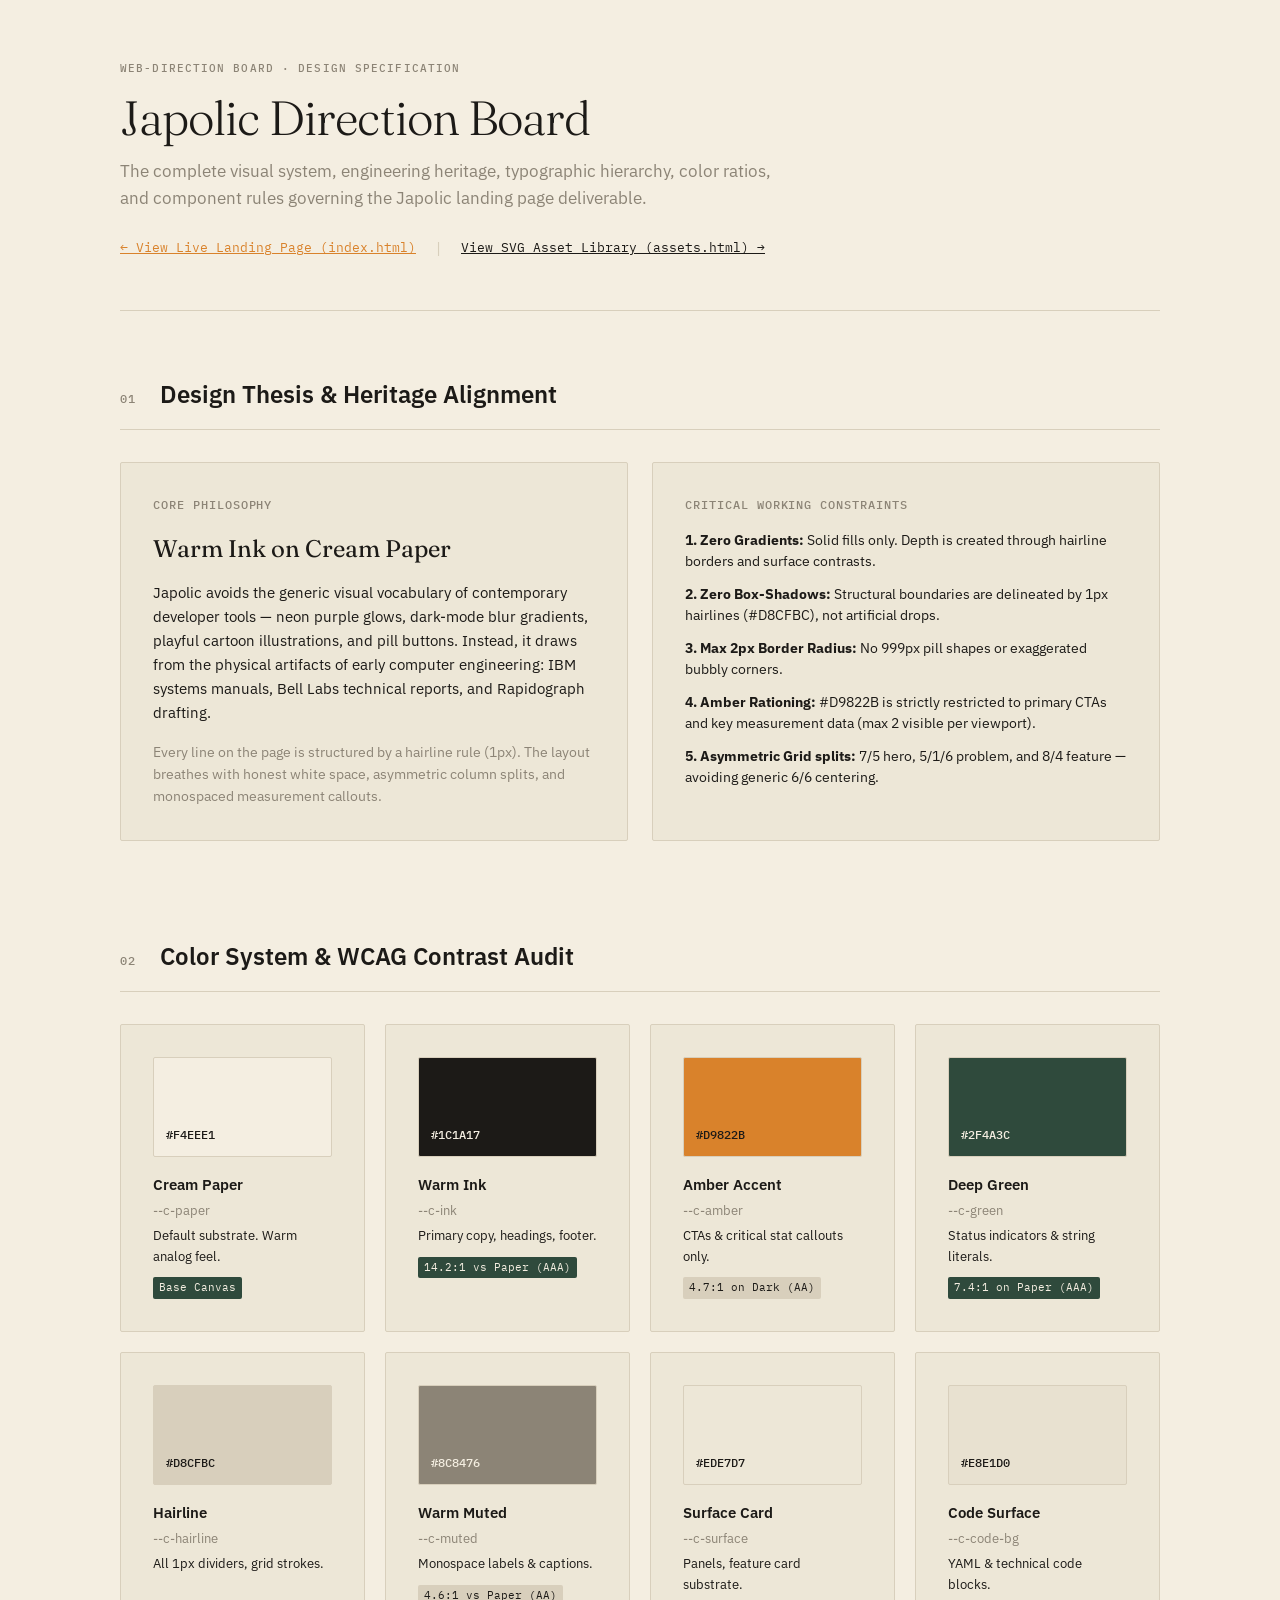
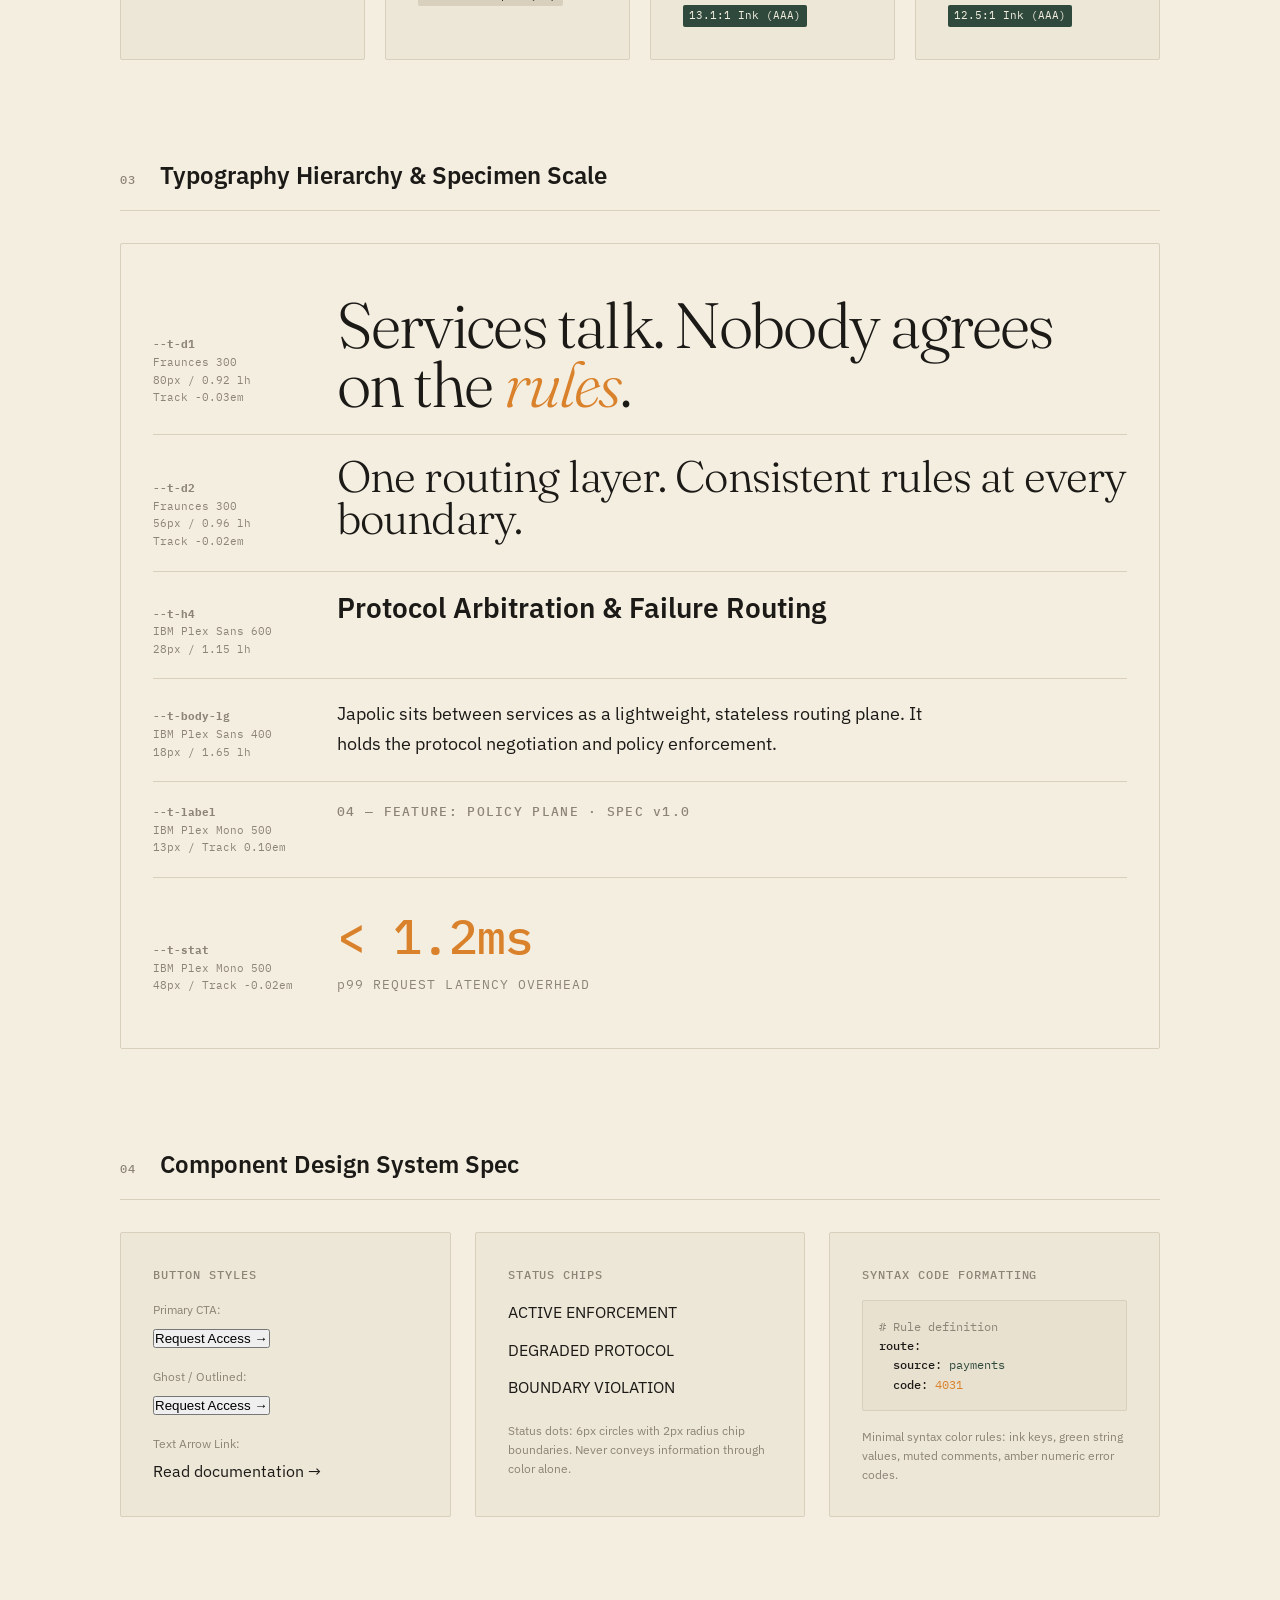
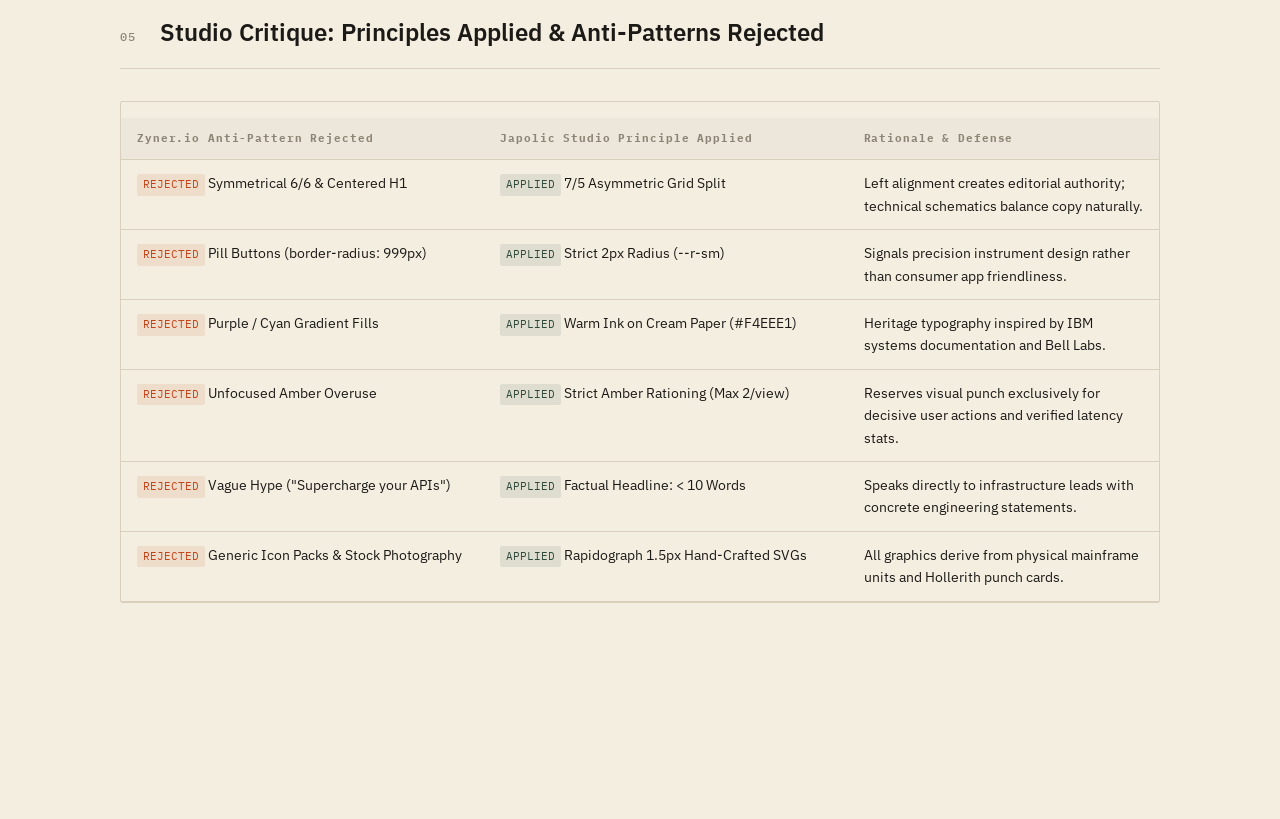
==== direction.html @ 3a9a4a9c "Create SVG assets: dot-grid, punch-card motif, engineering registration marks, isometric" ====
<!DOCTYPE html>
<html lang="en">
<head>
  <meta charset="UTF-8">
  <meta name="viewport" content="width=device-width, initial-scale=1.0">
  <title>Japolic — Web Direction Board &amp; Design System Spec</title>
  <meta name="description" content="Visual web-direction board, design tokens, typography scale, color contrast audit, and component specimens for Japolic.">
  <link rel="stylesheet" href="tokens.css">
  <style>
    body {
      background-color: var(--c-paper);
      color: var(--c-ink);
      font-family: var(--font-body);
      font-size: var(--t-body-size);
      line-height: var(--t-body-lh);
      padding: 60px 0 120px;
    }

    .board-header {
      width: min(1200px, 100% - 240px);
      margin-inline: auto;
      padding-bottom: 48px;
      border-bottom: 1px solid var(--c-hairline);
      margin-bottom: 64px;
    }

    .board-header .eyebrow {
      font-family: var(--font-mono);
      font-size: 11px;
      font-weight: 500;
      letter-spacing: 0.10em;
      color: var(--c-muted);
      margin-bottom: 16px;
    }

    .board-header h1 {
      font-family: var(--font-display);
      font-size: 48px;
      font-weight: 300;
      line-height: 1.0;
      letter-spacing: -0.02em;
      color: var(--c-ink);
      margin-bottom: 16px;
    }

    .board-header p {
      font-size: 17px;
      color: var(--c-muted);
      max-width: 680px;
      line-height: 1.6;
    }

    .nav-bar-specimen {
      display: flex;
      align-items: center;
      gap: 20px;
      margin-top: 24px;
    }

    .board-section {
      width: min(1200px, 100% - 240px);
      margin-inline: auto;
      margin-bottom: 96px;
    }

    .section-title-wrap {
      display: flex;
      align-items: baseline;
      gap: 24px;
      margin-bottom: 32px;
      padding-bottom: 16px;
      border-bottom: 1px solid var(--c-hairline);
    }

    .section-title-wrap h2 {
      font-family: var(--font-body);
      font-size: 24px;
      font-weight: 600;
      color: var(--c-ink);
    }

    .section-title-wrap .idx {
      font-family: var(--font-mono);
      font-size: 12px;
      font-weight: 500;
      color: var(--c-muted);
      letter-spacing: 0.10em;
    }

    /* Grid cards */
    .board-grid-2 {
      display: grid;
      grid-template-columns: 1fr 1fr;
      gap: 24px;
    }

    .board-grid-3 {
      display: grid;
      grid-template-columns: repeat(3, 1fr);
      gap: 24px;
    }

    .board-grid-4 {
      display: grid;
      grid-template-columns: repeat(4, 1fr);
      gap: 20px;
    }

    .spec-card {
      background: var(--c-surface);
      border: 1px solid var(--c-hairline);
      border-radius: var(--r-sm);
      padding: 32px;
    }

    .spec-card.white {
      background: var(--c-paper);
    }

    .spec-card.dark {
      background: var(--c-ink);
      color: var(--c-paper);
    }

    .spec-card-title {
      font-family: var(--font-mono);
      font-size: 12px;
      font-weight: 500;
      letter-spacing: 0.08em;
      color: var(--c-muted);
      margin-bottom: 16px;
      display: block;
    }

    .spec-card.dark .spec-card-title {
      color: rgba(244, 238, 225, 0.5);
    }

    /* Color Swatches */
    .swatch {
      height: 100px;
      border-radius: var(--r-sm);
      border: 1px solid var(--c-hairline);
      margin-bottom: 16px;
      display: flex;
      align-items: flex-end;
      padding: 12px;
      font-family: var(--font-mono);
      font-size: 12px;
      font-weight: 500;
    }

    .swatch-meta {
      display: flex;
      flex-direction: column;
      gap: 4px;
      font-size: 13px;
    }

    .swatch-meta strong {
      font-size: 15px;
      font-weight: 600;
    }

    .contrast-badge {
      display: inline-block;
      font-family: var(--font-mono);
      font-size: 11px;
      padding: 2px 6px;
      border-radius: var(--r-sm);
      margin-top: 6px;
      width: fit-content;
    }
    .contrast-badge.aaa {
      background: #2F4A3C;
      color: #F4EEE1;
    }
    .contrast-badge.aa {
      background: #D8CFBC;
      color: #1C1A17;
    }

    /* Type specimens */
    .type-row {
      display: grid;
      grid-template-columns: 160px 1fr;
      gap: 24px;
      padding-block: 20px;
      border-bottom: 1px solid var(--c-hairline);
      align-items: baseline;
    }

    .type-meta {
      font-family: var(--font-mono);
      font-size: 11px;
      color: var(--c-muted);
      line-height: 1.6;
    }

    /* Comparison tables */
    .audit-table {
      width: 100%;
      border-collapse: collapse;
      font-size: 14px;
      margin-top: 16px;
    }

    .audit-table th,
    .audit-table td {
      padding: 12px 16px;
      border-bottom: 1px solid var(--c-hairline);
      text-align: left;
      vertical-align: top;
    }

    .audit-table th {
      font-family: var(--font-mono);
      font-size: 11px;
      letter-spacing: 0.08em;
      color: var(--c-muted);
      background: rgba(28, 26, 23, 0.03);
    }

    .pill-bad {
      font-family: var(--font-mono);
      font-size: 11px;
      color: #C4441A;
      background: rgba(196, 68, 26, 0.1);
      padding: 2px 6px;
      border-radius: 2px;
      display: inline-block;
    }

    .pill-good {
      font-family: var(--font-mono);
      font-size: 11px;
      color: #2F4A3C;
      background: rgba(47, 74, 60, 0.1);
      padding: 2px 6px;
      border-radius: 2px;
      display: inline-block;
    }

    @media (max-width: 809px) {
      .board-header { width: calc(100% - 40px); }
      .board-section { width: calc(100% - 40px); }
      .board-grid-2, .board-grid-3, .board-grid-4 { grid-template-columns: 1fr; }
      .type-row { grid-template-columns: 1fr; gap: 8px; }
    }
  </style>
</head>
<body>

  <!-- ============================================================
       BOARD HEADER
       ============================================================ -->
  <header class="board-header">
    <p class="eyebrow">WEB-DIRECTION BOARD &middot; DESIGN SPECIFICATION</p>
    <h1>Japolic Direction Board</h1>
    <p>
      The complete visual system, engineering heritage, typographic hierarchy, color ratios, and component rules governing the Japolic landing page deliverable.
    </p>
    <div class="nav-bar-specimen">
      <a href="index.html" style="font-family: var(--font-mono); font-size: 13px; color: var(--c-amber); text-decoration: underline;">&larr; View Live Landing Page (index.html)</a>
      <span style="color: var(--c-hairline);">|</span>
      <a href="assets.html" style="font-family: var(--font-mono); font-size: 13px; color: var(--c-ink); text-decoration: underline;">View SVG Asset Library (assets.html) &rarr;</a>
    </div>
  </header>

  <!-- ============================================================
       01 — DESIGN THESIS & HERITAGE
       ============================================================ -->
  <section class="board-section">
    <div class="section-title-wrap">
      <span class="idx">01</span>
      <h2>Design Thesis &amp; Heritage Alignment</h2>
    </div>

    <div class="board-grid-2">
      <div class="spec-card">
        <span class="spec-card-title">CORE PHILOSOPHY</span>
        <h3 style="font-family: var(--font-display); font-size: 24px; margin-bottom: 12px;">Warm Ink on Cream Paper</h3>
        <p style="font-size: 15px; line-height: 1.6; color: var(--c-ink); margin-bottom: 16px;">
          Japolic avoids the generic visual vocabulary of contemporary developer tools &mdash; neon purple glows, dark-mode blur gradients, playful cartoon illustrations, and pill buttons. Instead, it draws from the physical artifacts of early computer engineering: IBM systems manuals, Bell Labs technical reports, and Rapidograph drafting.
        </p>
        <p style="font-size: 14px; line-height: 1.6; color: var(--c-muted);">
          Every line on the page is structured by a hairline rule (1px). The layout breathes with honest white space, asymmetric column splits, and monospaced measurement callouts.
        </p>
      </div>

      <div class="spec-card">
        <span class="spec-card-title">CRITICAL WORKING CONSTRAINTS</span>
        <ul style="list-style: none; display: flex; flex-direction: column; gap: 12px; font-size: 14px; line-height: 1.5;">
          <li><strong style="color: var(--c-ink);">1. Zero Gradients:</strong> Solid fills only. Depth is created through hairline borders and surface contrasts.</li>
          <li><strong style="color: var(--c-ink);">2. Zero Box-Shadows:</strong> Structural boundaries are delineated by 1px hairlines (#D8CFBC), not artificial drops.</li>
          <li><strong style="color: var(--c-ink);">3. Max 2px Border Radius:</strong> No 999px pill shapes or exaggerated bubbly corners.</li>
          <li><strong style="color: var(--c-ink);">4. Amber Rationing:</strong> #D9822B is strictly restricted to primary CTAs and key measurement data (max 2 visible per viewport).</li>
          <li><strong style="color: var(--c-ink);">5. Asymmetric Grid splits:</strong> 7/5 hero, 5/1/6 problem, and 8/4 feature &mdash; avoiding generic 6/6 centering.</li>
        </ul>
      </div>
    </div>
  </section>

  <!-- ============================================================
       02 — COLOR SYSTEM & CONTRAST AUDIT
       ============================================================ -->
  <section class="board-section">
    <div class="section-title-wrap">
      <span class="idx">02</span>
      <h2>Color System &amp; WCAG Contrast Audit</h2>
    </div>

    <div class="board-grid-4">
      <!-- Cream Paper -->
      <div class="spec-card">
        <div class="swatch" style="background: var(--c-paper); color: var(--c-ink);">
          #F4EEE1
        </div>
        <div class="swatch-meta">
          <strong>Cream Paper</strong>
          <span style="color: var(--c-muted);">--c-paper</span>
          <span>Default substrate. Warm analog feel.</span>
          <span class="contrast-badge aaa">Base Canvas</span>
        </div>
      </div>

      <!-- Warm Ink -->
      <div class="spec-card">
        <div class="swatch" style="background: var(--c-ink); color: var(--c-paper);">
          #1C1A17
        </div>
        <div class="swatch-meta">
          <strong>Warm Ink</strong>
          <span style="color: var(--c-muted);">--c-ink</span>
          <span>Primary copy, headings, footer.</span>
          <span class="contrast-badge aaa">14.2:1 vs Paper (AAA)</span>
        </div>
      </div>

      <!-- Amber Accent -->
      <div class="spec-card">
        <div class="swatch" style="background: var(--c-amber); color: var(--c-ink);">
          #D9822B
        </div>
        <div class="swatch-meta">
          <strong>Amber Accent</strong>
          <span style="color: var(--c-muted);">--c-amber</span>
          <span>CTAs &amp; critical stat callouts only.</span>
          <span class="contrast-badge aa">4.7:1 on Dark (AA)</span>
        </div>
      </div>

      <!-- Deep Green -->
      <div class="spec-card">
        <div class="swatch" style="background: var(--c-green); color: var(--c-paper);">
          #2F4A3C
        </div>
        <div class="swatch-meta">
          <strong>Deep Green</strong>
          <span style="color: var(--c-muted);">--c-green</span>
          <span>Status indicators &amp; string literals.</span>
          <span class="contrast-badge aaa">7.4:1 on Paper (AAA)</span>
        </div>
      </div>
    </div>

    <div class="board-grid-4" style="margin-top: 20px;">
      <!-- Hairline -->
      <div class="spec-card">
        <div class="swatch" style="background: var(--c-hairline); color: var(--c-ink);">
          #D8CFBC
        </div>
        <div class="swatch-meta">
          <strong>Hairline</strong>
          <span style="color: var(--c-muted);">--c-hairline</span>
          <span>All 1px dividers, grid strokes.</span>
        </div>
      </div>

      <!-- Warm Muted -->
      <div class="spec-card">
        <div class="swatch" style="background: var(--c-muted); color: var(--c-paper);">
          #8C8476
        </div>
        <div class="swatch-meta">
          <strong>Warm Muted</strong>
          <span style="color: var(--c-muted);">--c-muted</span>
          <span>Monospace labels &amp; captions.</span>
          <span class="contrast-badge aa">4.6:1 vs Paper (AA)</span>
        </div>
      </div>

      <!-- Surface Card -->
      <div class="spec-card">
        <div class="swatch" style="background: var(--c-surface); color: var(--c-ink);">
          #EDE7D7
        </div>
        <div class="swatch-meta">
          <strong>Surface Card</strong>
          <span style="color: var(--c-muted);">--c-surface</span>
          <span>Panels, feature card substrate.</span>
          <span class="contrast-badge aaa">13.1:1 Ink (AAA)</span>
        </div>
      </div>

      <!-- Code Surface -->
      <div class="spec-card">
        <div class="swatch" style="background: var(--c-code-bg); color: var(--c-ink);">
          #E8E1D0
        </div>
        <div class="swatch-meta">
          <strong>Code Surface</strong>
          <span style="color: var(--c-muted);">--c-code-bg</span>
          <span>YAML &amp; technical code blocks.</span>
          <span class="contrast-badge aaa">12.5:1 Ink (AAA)</span>
        </div>
      </div>
    </div>
  </section>

  <!-- ============================================================
       03 — TYPOGRAPHY SPECIMEN
       ============================================================ -->
  <section class="board-section">
    <div class="section-title-wrap">
      <span class="idx">03</span>
      <h2>Typography Hierarchy &amp; Specimen Scale</h2>
    </div>

    <div class="spec-card white">
      <!-- D1 -->
      <div class="type-row">
        <div class="type-meta">
          <strong>--t-d1</strong><br>
          Fraunces 300<br>
          80px / 0.92 lh<br>
          Track -0.03em
        </div>
        <div>
          <div style="font-family: var(--font-display); font-size: 64px; font-weight: 300; line-height: 0.92; letter-spacing: -0.03em;">
            Services talk. Nobody agrees on the <em style="font-style: italic; color: var(--c-amber);">rules</em>.
          </div>
        </div>
      </div>

      <!-- D2 -->
      <div class="type-row">
        <div class="type-meta">
          <strong>--t-d2</strong><br>
          Fraunces 300<br>
          56px / 0.96 lh<br>
          Track -0.02em
        </div>
        <div>
          <div style="font-family: var(--font-display); font-size: 44px; font-weight: 300; line-height: 0.96; letter-spacing: -0.02em;">
            One routing layer. Consistent rules at every boundary.
          </div>
        </div>
      </div>

      <!-- D3 / H4 -->
      <div class="type-row">
        <div class="type-meta">
          <strong>--t-h4</strong><br>
          IBM Plex Sans 600<br>
          28px / 1.15 lh
        </div>
        <div>
          <div style="font-family: var(--font-body); font-size: 28px; font-weight: 600; line-height: 1.15;">
            Protocol Arbitration &amp; Failure Routing
          </div>
        </div>
      </div>

      <!-- Body LG -->
      <div class="type-row">
        <div class="type-meta">
          <strong>--t-body-lg</strong><br>
          IBM Plex Sans 400<br>
          18px / 1.65 lh
        </div>
        <div>
          <div style="font-family: var(--font-body); font-size: 18px; line-height: 1.65; max-width: 600px;">
            Japolic sits between services as a lightweight, stateless routing plane. It holds the protocol negotiation and policy enforcement.
          </div>
        </div>
      </div>

      <!-- Label -->
      <div class="type-row">
        <div class="type-meta">
          <strong>--t-label</strong><br>
          IBM Plex Mono 500<br>
          13px / Track 0.10em
        </div>
        <div>
          <div style="font-family: var(--font-mono); font-size: 13px; font-weight: 500; letter-spacing: 0.10em; color: var(--c-muted);">
            04 &mdash; FEATURE: POLICY PLANE &middot; SPEC v1.0
          </div>
        </div>
      </div>

      <!-- Stat -->
      <div class="type-row" style="border-bottom: none;">
        <div class="type-meta">
          <strong>--t-stat</strong><br>
          IBM Plex Mono 500<br>
          48px / Track -0.02em
        </div>
        <div>
          <div style="font-family: var(--font-mono); font-size: 48px; font-weight: 500; letter-spacing: -0.02em; color: var(--c-amber);">
            &lt; 1.2ms
          </div>
          <div style="font-family: var(--font-mono); font-size: 13px; letter-spacing: 0.08em; color: var(--c-muted);">
            p99 REQUEST LATENCY OVERHEAD
          </div>
        </div>
      </div>
    </div>
  </section>

  <!-- ============================================================
       04 — COMPONENT SPECIMENS
       ============================================================ -->
  <section class="board-section">
    <div class="section-title-wrap">
      <span class="idx">04</span>
      <h2>Component Design System Spec</h2>
    </div>

    <div class="board-grid-3">
      <!-- Buttons -->
      <div class="spec-card">
        <span class="spec-card-title">BUTTON STYLES</span>
        <div style="display: flex; flex-direction: column; gap: 16px; align-items: flex-start;">
          <div>
            <div style="font-size: 12px; color: var(--c-muted); margin-bottom: 6px;">Primary CTA:</div>
            <button class="btn-primary" style="display: inline-block;">Request Access &rarr;</button>
          </div>
          <div>
            <div style="font-size: 12px; color: var(--c-muted); margin-bottom: 6px;">Ghost / Outlined:</div>
            <button class="btn-ghost" style="display: inline-block;">Request Access &rarr;</button>
          </div>
          <div>
            <div style="font-size: 12px; color: var(--c-muted); margin-bottom: 6px;">Text Arrow Link:</div>
            <a href="#" class="text-arrow-link">Read documentation <span class="arrow">&rarr;</span></a>
          </div>
        </div>
      </div>

      <!-- Status Chips -->
      <div class="spec-card">
        <span class="spec-card-title">STATUS CHIPS</span>
        <div style="display: flex; flex-direction: column; gap: 12px; align-items: flex-start;">
          <div class="status-chip">
            <span class="status-dot ok"></span>
            <span>ACTIVE ENFORCEMENT</span>
          </div>
          <div class="status-chip">
            <span class="status-dot warn"></span>
            <span>DEGRADED PROTOCOL</span>
          </div>
          <div class="status-chip">
            <span class="status-dot error"></span>
            <span>BOUNDARY VIOLATION</span>
          </div>
        </div>
        <p style="font-size: 12px; color: var(--c-muted); margin-top: 20px;">
          Status dots: 6px circles with 2px radius chip boundaries. Never conveys information through color alone.
        </p>
      </div>

      <!-- Code Block Rule -->
      <div class="spec-card">
        <span class="spec-card-title">SYNTAX CODE FORMATTING</span>
        <div style="background: var(--c-code-bg); border: 1px solid var(--c-hairline); border-radius: var(--r-sm); padding: 16px; font-family: var(--font-mono); font-size: 12px; line-height: 1.6;">
          <div><span style="color: var(--c-muted);"># Rule definition</span></div>
          <div><span style="color: var(--c-ink); font-weight: 500;">route</span>:</div>
          <div>&nbsp;&nbsp;<span style="color: var(--c-ink); font-weight: 500;">source</span>: <span style="color: var(--c-green);">payments</span></div>
          <div>&nbsp;&nbsp;<span style="color: var(--c-ink); font-weight: 500;">code</span>: <span style="color: var(--c-amber);">4031</span></div>
        </div>
        <p style="font-size: 12px; color: var(--c-muted); margin-top: 16px;">
          Minimal syntax color rules: ink keys, green string values, muted comments, amber numeric error codes.
        </p>
      </div>
    </div>
  </section>

  <!-- ============================================================
       05 — PRINCIPLES VS ANTI-PATTERNS (FROM REFERENCES.MD)
       ============================================================ -->
  <section class="board-section">
    <div class="section-title-wrap">
      <span class="idx">05</span>
      <h2>Studio Critique: Principles Applied &amp; Anti-Patterns Rejected</h2>
    </div>

    <div class="spec-card white" style="padding: 0; overflow: hidden;">
      <table class="audit-table">
        <thead>
          <tr>
            <th style="width: 35%;">Zyner.io Anti-Pattern Rejected</th>
            <th style="width: 35%;">Japolic Studio Principle Applied</th>
            <th style="width: 30%;">Rationale &amp; Defense</th>
          </tr>
        </thead>
        <tbody>
          <tr>
            <td><span class="pill-bad">REJECTED</span> Symmetrical 6/6 &amp; Centered H1</td>
            <td><span class="pill-good">APPLIED</span> 7/5 Asymmetric Grid Split</td>
            <td>Left alignment creates editorial authority; technical schematics balance copy naturally.</td>
          </tr>
          <tr>
            <td><span class="pill-bad">REJECTED</span> Pill Buttons (border-radius: 999px)</td>
            <td><span class="pill-good">APPLIED</span> Strict 2px Radius (--r-sm)</td>
            <td>Signals precision instrument design rather than consumer app friendliness.</td>
          </tr>
          <tr>
            <td><span class="pill-bad">REJECTED</span> Purple / Cyan Gradient Fills</td>
            <td><span class="pill-good">APPLIED</span> Warm Ink on Cream Paper (#F4EEE1)</td>
            <td>Heritage typography inspired by IBM systems documentation and Bell Labs.</td>
          </tr>
          <tr>
            <td><span class="pill-bad">REJECTED</span> Unfocused Amber Overuse</td>
            <td><span class="pill-good">APPLIED</span> Strict Amber Rationing (Max 2/view)</td>
            <td>Reserves visual punch exclusively for decisive user actions and verified latency stats.</td>
          </tr>
          <tr>
            <td><span class="pill-bad">REJECTED</span> Vague Hype ("Supercharge your APIs")</td>
            <td><span class="pill-good">APPLIED</span> Factual Headline: &lt; 10 Words</td>
            <td>Speaks directly to infrastructure leads with concrete engineering statements.</td>
          </tr>
          <tr>
            <td><span class="pill-bad">REJECTED</span> Generic Icon Packs &amp; Stock Photography</td>
            <td><span class="pill-good">APPLIED</span> Rapidograph 1.5px Hand-Crafted SVGs</td>
            <td>All graphics derive from physical mainframe units and Hollerith punch cards.</td>
          </tr>
        </tbody>
      </table>
    </div>
  </section>

</body>
</html>
---- tokens.css ----
/*
 * tokens.css
 * Japolic Design System — CSS Custom Properties
 * Version 1.0 | 2026-09-30
 *
 * Single source of truth for all design tokens.
 * Derived directly from DESIGN.md.
 * Do not add values here that are not in DESIGN.md.
 * Do not override these tokens in component stylesheets.
 * To change a value: update DESIGN.md first, then update here.
 *
 * Import order: this file must be the first stylesheet imported.
 * Usage: var(--token-name)
 */

/* ============================================================
   FONT IMPORTS
   ============================================================ */

@import url('https://fonts.googleapis.com/css2?family=Fraunces:ital,opsz,wght@0,9..144,300;0,9..144,400;0,9..144,600;1,9..144,300;1,9..144,400&family=IBM+Plex+Mono:wght@400;500&family=IBM+Plex+Sans:wght@400;500;600&display=swap');


/* ============================================================
   ROOT TOKENS — DESKTOP DEFAULT (1440px)
   ============================================================ */

:root {

  /* ----------------------------------------------------------
     COLOR — PALETTE
     ---------------------------------------------------------- */

  /* Core surfaces */
  --c-paper:        #F4EEE1;   /* Cream Paper — default page background */
  --c-ink:          #1C1A17;   /* Warm Ink — default text, borders */
  --c-surface:      #EDE7D7;   /* Surface Card — panels, cards, inset areas */
  --c-code-bg:      #E8E1D0;   /* Code Surface — code blocks, pre elements */

  /* Accent */
  --c-amber:        #D9822B;   /* Amber — CTAs, single accent word, key stats */
  --c-amber-hover:  #C4711E;   /* Amber hover state (10% darker) */
  --c-amber-active: #B36218;   /* Amber active/pressed state */

  /* Functional */
  --c-green:        #2F4A3C;   /* Deep Green — status indicators, feature accent bg */

  /* Borders & dividers */
  --c-hairline:     #D8CFBC;   /* Hairline — all 1px rules, card borders, tables */

  /* Secondary text */
  --c-muted:        #8C8476;   /* Warm Muted — captions, labels, secondary copy */

  /* Footer */
  --c-footer-bg:    #1C1A17;   /* Footer Dark — same as --c-ink */
  --c-footer-text:  #9A9287;   /* Footer Muted — footer secondary link color */

  /* Status (restricted — only for status chips) */
  --c-status-ok:    #2F4A3C;   /* Healthy dot — same as --c-green */
  --c-status-warn:  #D9822B;   /* Degraded dot — same as --c-amber */
  --c-status-error: #C4441A;   /* Error dot — dark red, chips only */


  /* ----------------------------------------------------------
     TYPOGRAPHY — FONT FAMILIES
     ---------------------------------------------------------- */

  --font-display: 'Fraunces', Georgia, serif;
  --font-body:    'IBM Plex Sans', system-ui, -apple-system, sans-serif;
  --font-mono:    'IBM Plex Mono', 'Courier New', monospace;


  /* ----------------------------------------------------------
     TYPOGRAPHY — DESKTOP TYPE SCALE (1440px default)
     ---------------------------------------------------------- */

  /* Display — Fraunces */
  --t-d1-size:    80px;
  --t-d1-lh:      0.92;
  --t-d1-track:   -0.03em;
  --t-d1-weight:  300;
  --t-d1-family:  var(--font-display);

  --t-d2-size:    56px;
  --t-d2-lh:      0.96;
  --t-d2-track:   -0.02em;
  --t-d2-weight:  300;
  --t-d2-family:  var(--font-display);

  --t-d3-size:    40px;
  --t-d3-lh:      1.05;
  --t-d3-track:   -0.01em;
  --t-d3-weight:  400;
  --t-d3-family:  var(--font-display);

  /* Headings — IBM Plex Sans */
  --t-h4-size:    28px;
  --t-h4-lh:      1.15;
  --t-h4-track:   0em;
  --t-h4-weight:  600;
  --t-h4-family:  var(--font-body);

  --t-h5-size:    20px;
  --t-h5-lh:      1.25;
  --t-h5-track:   0em;
  --t-h5-weight:  600;
  --t-h5-family:  var(--font-body);

  /* Body — IBM Plex Sans */
  --t-body-lg-size:   18px;
  --t-body-lg-lh:     1.65;
  --t-body-lg-track:  0em;
  --t-body-lg-weight: 400;
  --t-body-lg-family: var(--font-body);

  --t-body-size:    16px;
  --t-body-lh:      1.60;
  --t-body-track:   0em;
  --t-body-weight:  400;
  --t-body-family:  var(--font-body);

  --t-body-sm-size:   14px;
  --t-body-sm-lh:     1.55;
  --t-body-sm-track:  0em;
  --t-body-sm-weight: 400;
  --t-body-sm-family: var(--font-body);

  /* Monospace — IBM Plex Mono */
  --t-label-size:    13px;
  --t-label-lh:      1.00;
  --t-label-track:   0.10em;
  --t-label-weight:  500;
  --t-label-family:  var(--font-mono);

  --t-caption-size:    12px;
  --t-caption-lh:      1.40;
  --t-caption-track:   0.06em;
  --t-caption-weight:  400;
  --t-caption-family:  var(--font-mono);

  --t-code-size:    13px;
  --t-code-lh:      1.70;
  --t-code-track:   0.02em;
  --t-code-weight:  400;
  --t-code-family:  var(--font-mono);

  --t-stat-size:    48px;
  --t-stat-lh:      1.00;
  --t-stat-track:   -0.02em;
  --t-stat-weight:  500;
  --t-stat-family:  var(--font-mono);

  --t-stat-sm-size:    13px;
  --t-stat-sm-lh:      1.00;
  --t-stat-sm-track:   0.08em;
  --t-stat-sm-weight:  400;
  --t-stat-sm-family:  var(--font-mono);

  /* Max line lengths */
  --t-measure-body:  66ch;
  --t-measure-label: 48ch;


  /* ----------------------------------------------------------
     SPACING SCALE (base unit: 8px)
     ---------------------------------------------------------- */

  --sp-2:    2px;
  --sp-4:    4px;
  --sp-8:    8px;
  --sp-12:   12px;
  --sp-16:   16px;
  --sp-24:   24px;
  --sp-32:   32px;
  --sp-48:   48px;
  --sp-64:   64px;
  --sp-72:   72px;
  --sp-96:   96px;
  --sp-120:  120px;
  --sp-160:  160px;

  /* Section padding shortcuts */
  --section-pad-y:      var(--sp-120);
  --hero-pad-top:       var(--sp-160);
  --nav-pad-y:          var(--sp-24);
  --footer-pad-top:     var(--sp-64);
  --footer-pad-bottom:  var(--sp-48);


  /* ----------------------------------------------------------
     LAYOUT — GRID
     ---------------------------------------------------------- */

  --grid-columns:       12;
  --grid-max-width:     1200px;
  --grid-gutter:        24px;
  --grid-outer-margin:  120px;

  --container-width: min(var(--grid-max-width), 100% - (var(--grid-outer-margin) * 2));


  /* ----------------------------------------------------------
     BORDER RADIUS
     ---------------------------------------------------------- */

  --r-sm:    2px;
  --r-full:  50%;


  /* ----------------------------------------------------------
     BORDERS
     ---------------------------------------------------------- */

  --border-hairline: 1px solid var(--c-hairline);
  --border-ink:      1px solid var(--c-ink);


  /* ----------------------------------------------------------
     COMPONENT TOKENS — NAV
     ---------------------------------------------------------- */

  --nav-height:          72px;
  --nav-bg:              transparent;
  --nav-bg-scrolled:     rgba(244, 238, 225, 0.97);
  --nav-border-scrolled: var(--border-hairline);
  --nav-transition:      border-color 200ms ease, background-color 200ms ease;

  --nav-wordmark-size:   18px;
  --nav-wordmark-weight: 400;
  --nav-wordmark-family: var(--font-display);

  --nav-link-size:       14px;
  --nav-link-weight:     500;
  --nav-link-family:     var(--font-body);
  --nav-link-color:      var(--c-ink);
  --nav-link-hover:      var(--c-muted);


  /* ----------------------------------------------------------
     COMPONENT TOKENS — BUTTONS
     ---------------------------------------------------------- */

  /* Primary CTA */
  --btn-primary-bg:          var(--c-amber);
  --btn-primary-bg-hover:    var(--c-amber-hover);
  --btn-primary-bg-active:   var(--c-amber-active);
  --btn-primary-color:       var(--c-ink);
  --btn-primary-radius:      var(--r-sm);
  --btn-primary-pad:         14px 28px;
  --btn-primary-size:        15px;
  --btn-primary-weight:      600;
  --btn-primary-family:      var(--font-body);
  --btn-primary-transition:  background-color 150ms ease;

  /* Ghost / Outlined */
  --btn-ghost-bg:             transparent;
  --btn-ghost-color:          var(--c-ink);
  --btn-ghost-border:         var(--border-ink);
  --btn-ghost-hover-color:    var(--c-amber);
  --btn-ghost-hover-border:   1px solid var(--c-amber);
  --btn-ghost-radius:         var(--r-sm);
  --btn-ghost-pad:            13px 27px;
  --btn-ghost-size:           15px;
  --btn-ghost-weight:         500;
  --btn-ghost-family:         var(--font-body);
  --btn-ghost-transition:     border-color 150ms ease, color 150ms ease;


  /* ----------------------------------------------------------
     COMPONENT TOKENS — CARDS & PANELS
     ---------------------------------------------------------- */

  --card-bg:      var(--c-surface);
  --card-border:  var(--border-hairline);
  --card-radius:  var(--r-sm);
  --card-pad:     40px;

  --code-bg:      var(--c-code-bg);
  --code-border:  var(--border-hairline);
  --code-radius:  var(--r-sm);
  --code-pad:     24px 28px;


  /* ----------------------------------------------------------
     COMPONENT TOKENS — SECTION LABELS
     ---------------------------------------------------------- */

  --label-size:    var(--t-label-size);
  --label-weight:  var(--t-label-weight);
  --label-family:  var(--t-label-family);
  --label-track:   var(--t-label-track);
  --label-color:   var(--c-muted);
  --label-mb:      var(--sp-16);


  /* ----------------------------------------------------------
     COMPONENT TOKENS — STAT CALLOUTS
     ---------------------------------------------------------- */

  --stat-val-size:    var(--t-stat-size);
  --stat-val-weight:  var(--t-stat-weight);
  --stat-val-family:  var(--t-stat-family);
  --stat-val-track:   var(--t-stat-track);
  --stat-val-color:   var(--c-ink);

  --stat-unit-size:   var(--t-stat-sm-size);
  --stat-unit-weight: var(--t-stat-sm-weight);
  --stat-unit-family: var(--t-stat-sm-family);
  --stat-unit-track:  var(--t-stat-sm-track);
  --stat-unit-color:  var(--c-muted);
  --stat-unit-mt:     0px;

  --stat-ctx-size:    var(--t-body-sm-size);
  --stat-ctx-color:   var(--c-muted);
  --stat-ctx-mt:      var(--sp-8);


  /* ----------------------------------------------------------
     COMPONENT TOKENS — STATUS CHIPS
     ---------------------------------------------------------- */

  --chip-border:  var(--border-hairline);
  --chip-radius:  var(--r-sm);
  --chip-pad:     4px 10px;
  --chip-size:    12px;
  --chip-weight:  400;
  --chip-family:  var(--font-mono);
  --chip-track:   0.06em;
  --chip-color:   var(--c-muted);

  --chip-dot-size: 6px;
  --chip-dot-mr:   6px;


  /* ----------------------------------------------------------
     SVG DIAGRAM TOKENS
     ---------------------------------------------------------- */

  --svg-stroke-primary:   var(--c-ink);
  --svg-stroke-secondary: rgba(28, 26, 23, 0.40);
  --svg-stroke-accent:    var(--c-amber);
  --svg-stroke-width:     1px;
  --svg-node-fill:        var(--c-paper);
  --svg-node-stroke:      var(--c-hairline);
  --svg-node-radius:      2px;
  --svg-label-size:       11px;
  --svg-label-family:     var(--font-mono);
  --svg-label-color:      var(--c-ink);
  --svg-arrow-size:       6px;


  /* ----------------------------------------------------------
     INTERACTION & ANIMATION
     ---------------------------------------------------------- */

  --transition-hover:  150ms ease;
  --transition-nav:    200ms ease;
  --transition-enter:  400ms ease-out;

  --enter-translate-y: 16px;
  --enter-opacity:     0;

  --focus-outline:        2px solid var(--c-amber);
  --focus-outline-offset: 3px;

  --touch-target-min: 44px;

} /* end :root */


/* ============================================================
   MOBILE TOKEN OVERRIDES (<= 809px)
   Only overrides values that differ from desktop defaults.
   ============================================================ */

@media (max-width: 809px) {
  :root {

    /* Type scale */
    --t-d1-size:      48px;
    --t-d1-lh:        0.95;
    --t-d1-track:     -0.02em;

    --t-d2-size:      36px;
    --t-d2-lh:        1.00;
    --t-d2-track:     -0.01em;

    --t-d3-size:      28px;
    --t-d3-lh:        1.10;
    --t-d3-track:     0em;

    --t-h4-size:      22px;
    --t-h4-lh:        1.20;

    --t-h5-size:      18px;

    --t-body-lg-size: 17px;
    --t-body-size:    15px;
    --t-body-sm-size: 13px;

    --t-label-size:   11px;
    --t-caption-size: 11px;
    --t-code-size:    12px;

    --t-stat-size:    36px;
    --t-stat-track:   -0.01em;
    --t-stat-sm-size: 11px;

    /* Layout */
    --grid-columns:       4;
    --grid-max-width:     350px;
    --grid-gutter:        16px;
    --grid-outer-margin:  20px;
    --container-width:    min(350px, 100% - 40px);

    /* Spacing */
    --section-pad-y:      var(--sp-72);
    --hero-pad-top:       80px;
    --nav-pad-y:          var(--sp-16);

    /* Components */
    --nav-height:  56px;
    --card-pad:    32px;

  }
}


/* ============================================================
   GLOBAL RESETS & BASE STYLES
   Minimal reset using system tokens.
   ============================================================ */

*,
*::before,
*::after {
  box-sizing: border-box;
  margin: 0;
  padding: 0;
}

html {
  -webkit-font-smoothing: antialiased;
  -moz-osx-font-smoothing: grayscale;
  text-rendering: optimizeLegibility;
}

body {
  background-color: var(--c-paper);
  color: var(--c-ink);
  font-family: var(--font-body);
  font-size: var(--t-body-size);
  line-height: var(--t-body-lh);
}

h1, h2, h3, h4, h5, h6 {
  font-weight: inherit;
  line-height: inherit;
}

img, svg {
  display: block;
  max-width: 100%;
}

a {
  color: inherit;
  text-decoration: none;
}

/* Focus styles — applied system-wide */
:focus {
  outline: none;
}

:focus-visible {
  outline: var(--focus-outline);
  outline-offset: var(--focus-outline-offset);
}


/* ============================================================
   UTILITY CLASSES
   ============================================================ */

/* Centered max-width container */
.container {
  width: var(--container-width);
  margin-inline: auto;
}

/* Section wrapper */
.section {
  padding-block: var(--section-pad-y);
}

/* Section index label (e.g. "01 — Problem") */
.label {
  display: block;
  font-family: var(--label-family);
  font-size: var(--label-size);
  font-weight: var(--label-weight);
  letter-spacing: var(--label-track);
  line-height: var(--t-label-lh);
  color: var(--label-color);
  margin-bottom: var(--label-mb);
}

/* Full-width hairline rule */
.hairline {
  display: block;
  width: 100%;
  height: 1px;
  background-color: var(--c-hairline);
  border: none;
  flex-shrink: 0;
}

/* Visually hidden (screen-reader accessible) */
.sr-only {
  position: absolute;
  width: 1px;
  height: 1px;
  padding: 0;
  margin: -1px;
  overflow: hidden;
  clip: rect(0, 0, 0, 0);
  white-space: nowrap;
  border-width: 0;
}
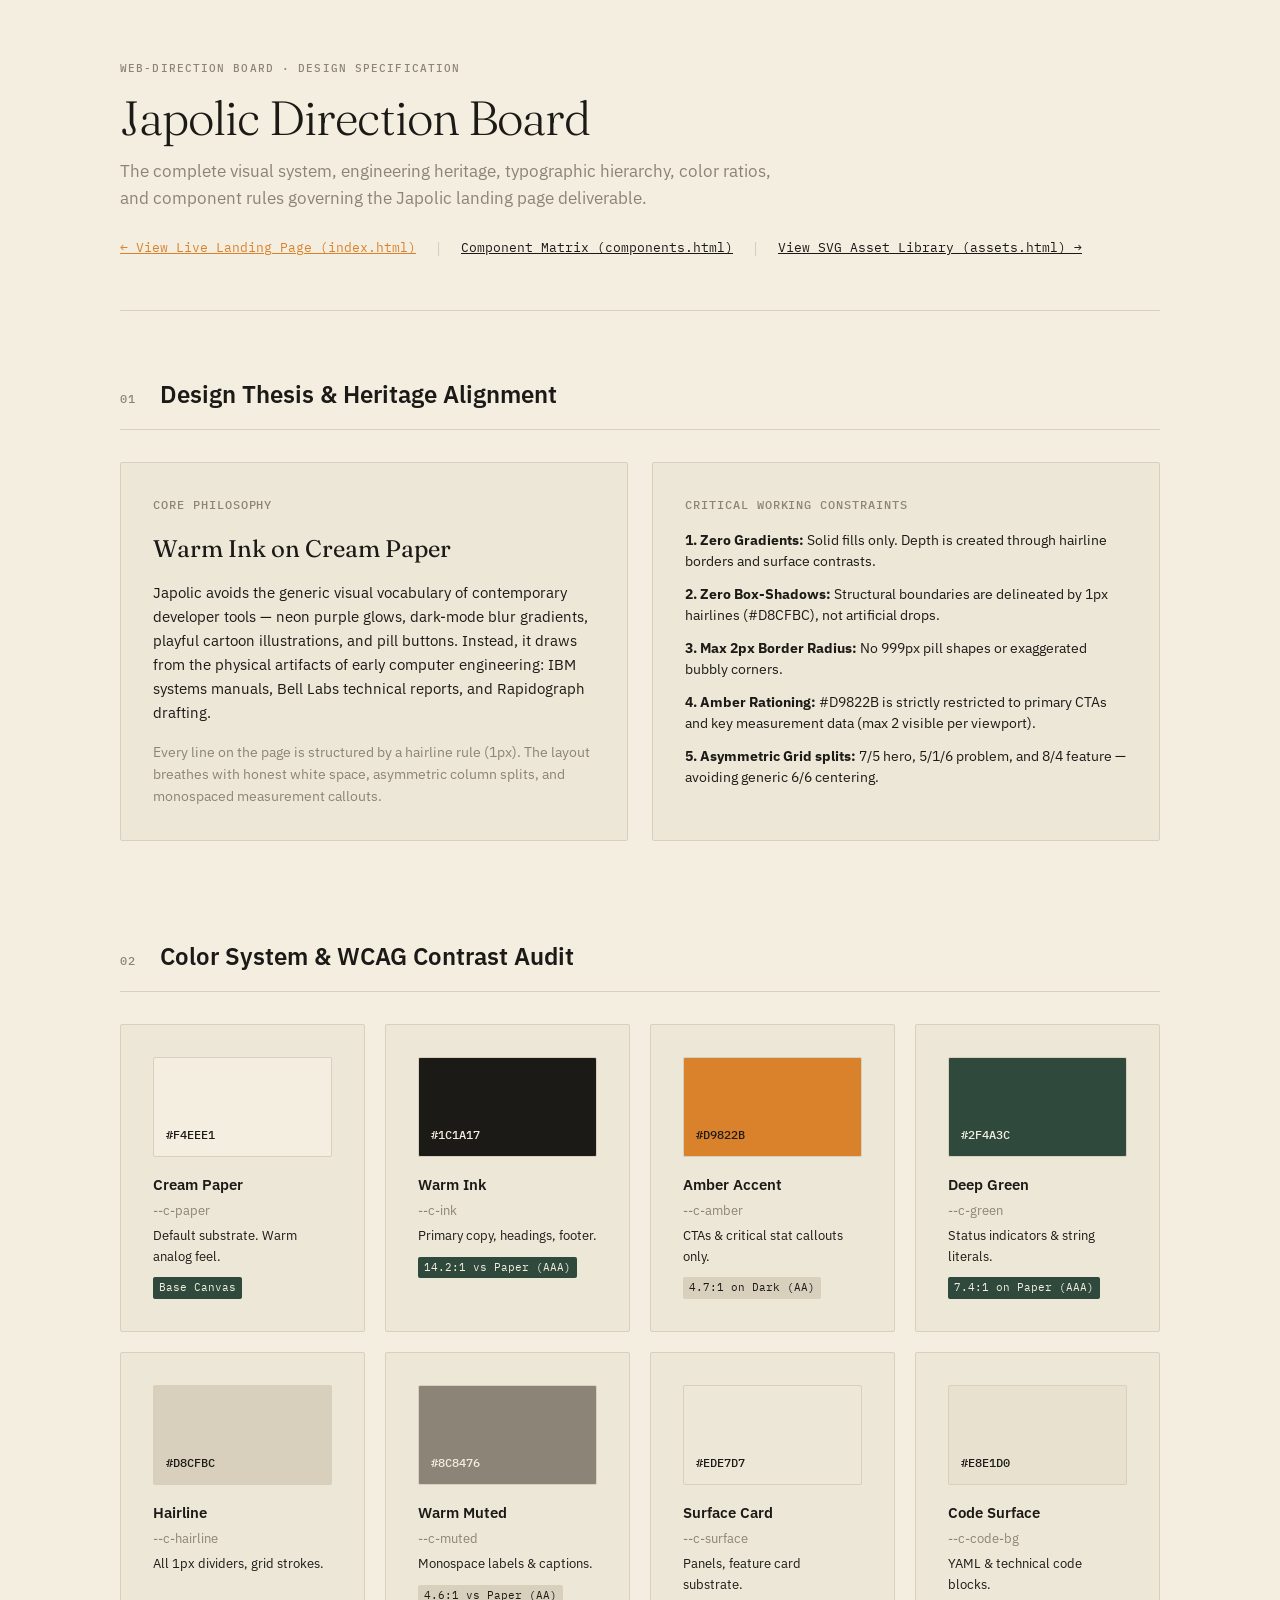
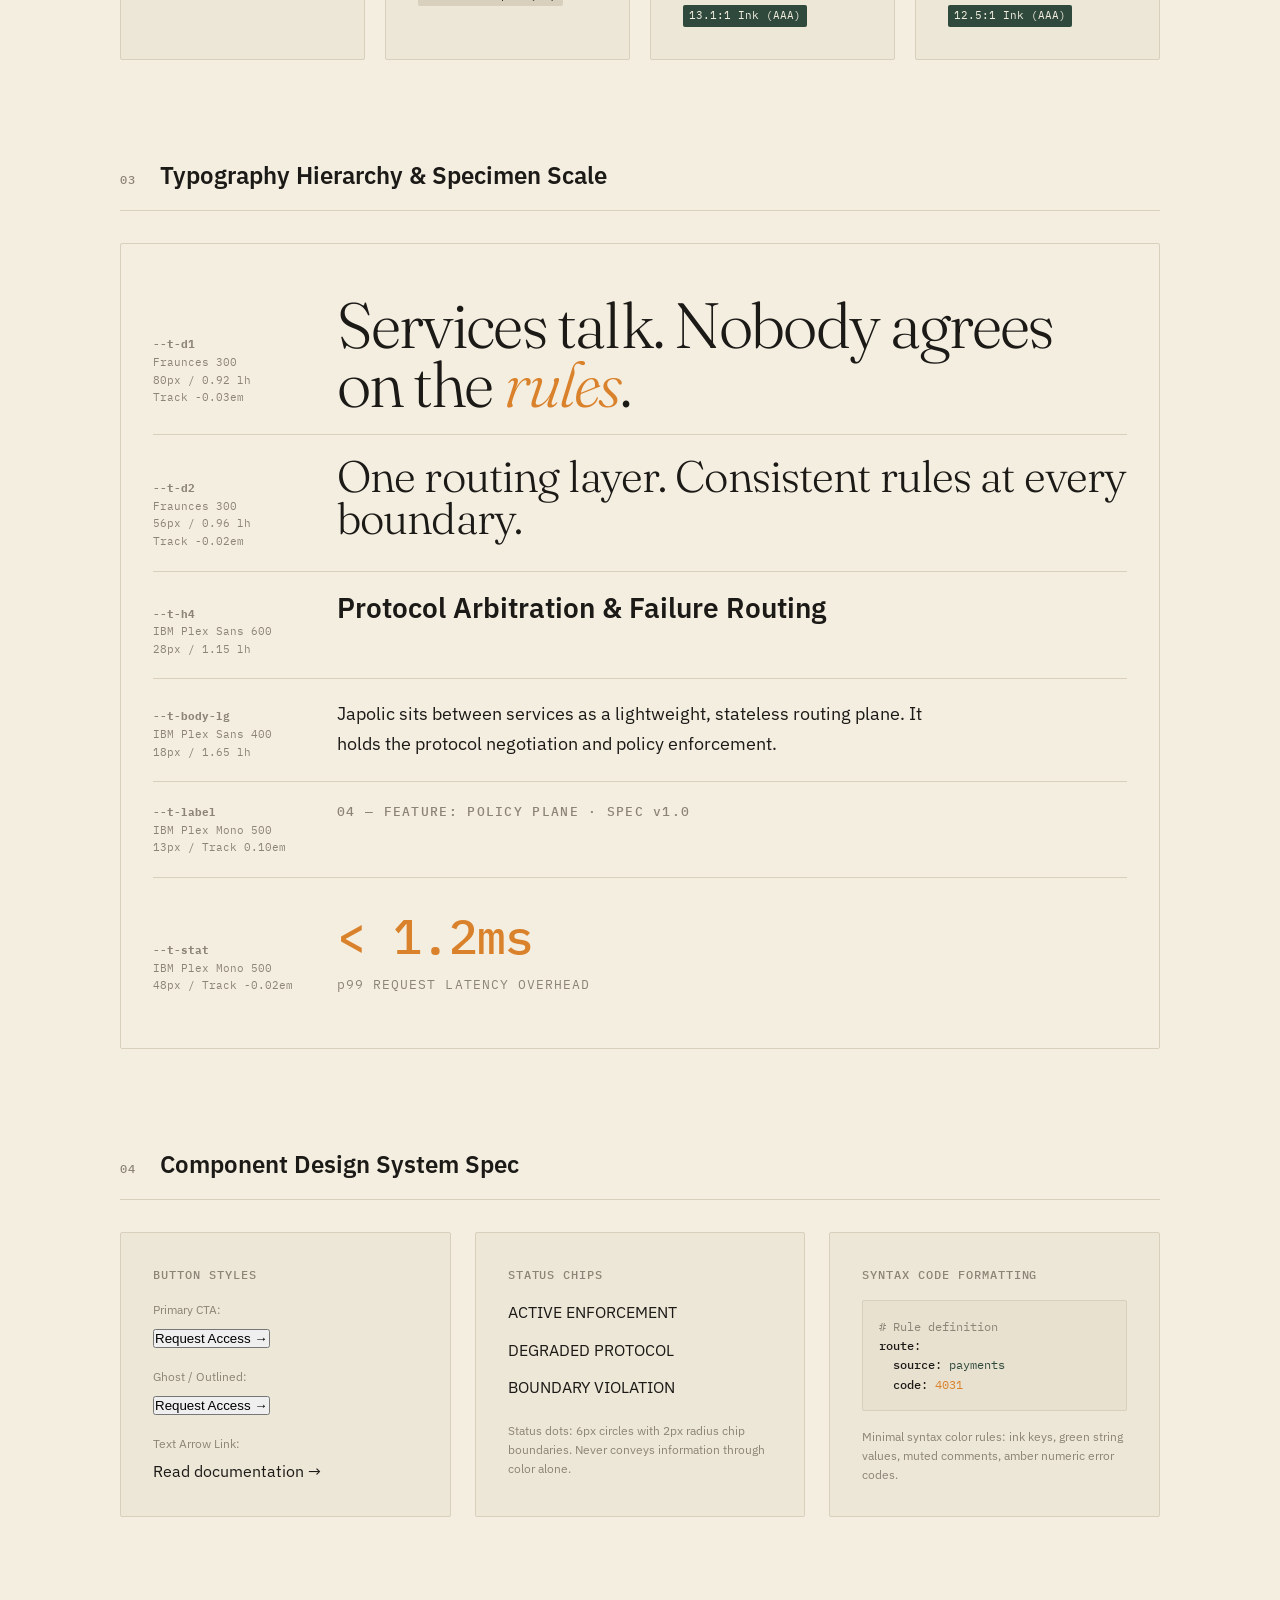
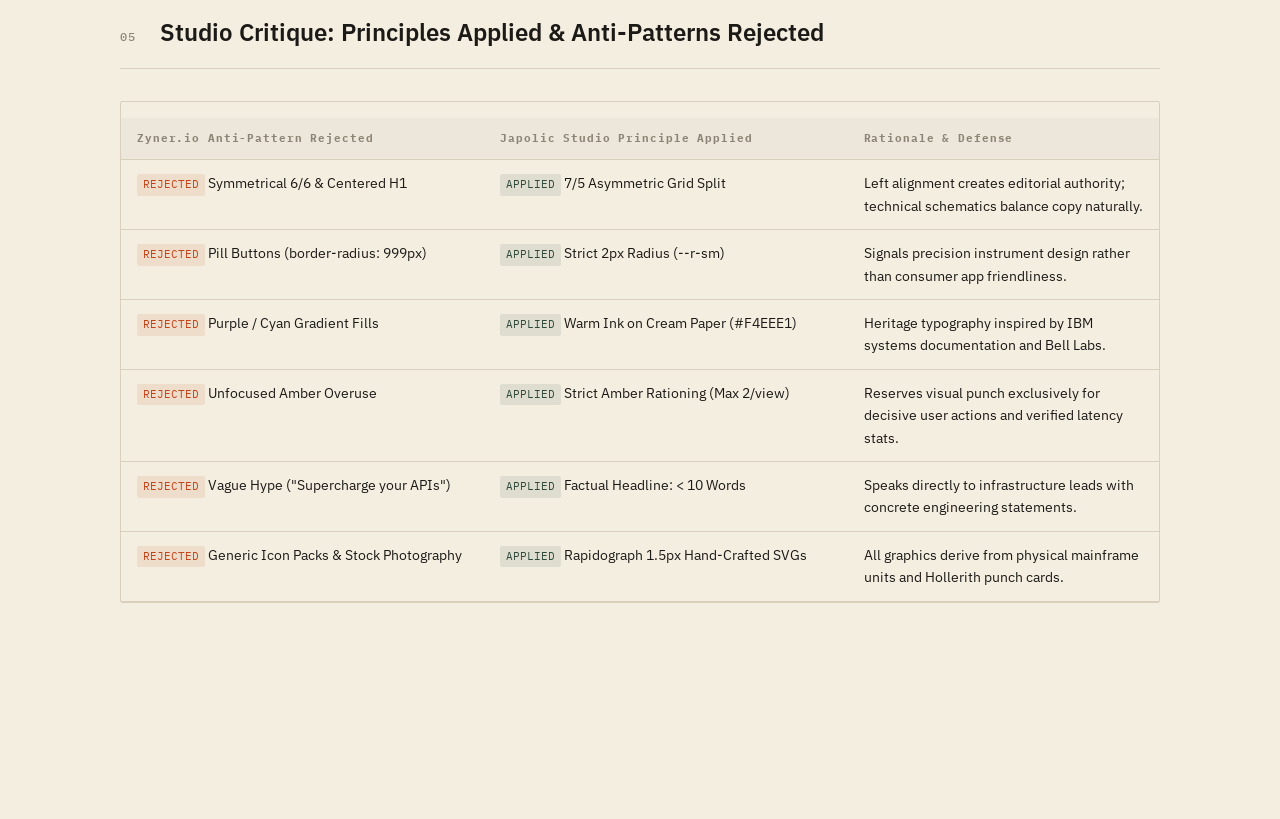
==== commit bc4f7783: "make UI components" ====
--- a/direction.html
+++ b/direction.html
@@ -262,6 +262,8 @@
     </p>
     <div class="nav-bar-specimen">
       <a href="index.html" style="font-family: var(--font-mono); font-size: 13px; color: var(--c-amber); text-decoration: underline;">&larr; View Live Landing Page (index.html)</a>
+      <span style="color: var(--c-hairline);">|</span>
+      <a href="components.html" style="font-family: var(--font-mono); font-size: 13px; color: var(--c-ink); text-decoration: underline;">Component Matrix (components.html)</a>
       <span style="color: var(--c-hairline);">|</span>
       <a href="assets.html" style="font-family: var(--font-mono); font-size: 13px; color: var(--c-ink); text-decoration: underline;">View SVG Asset Library (assets.html) &rarr;</a>
     </div>
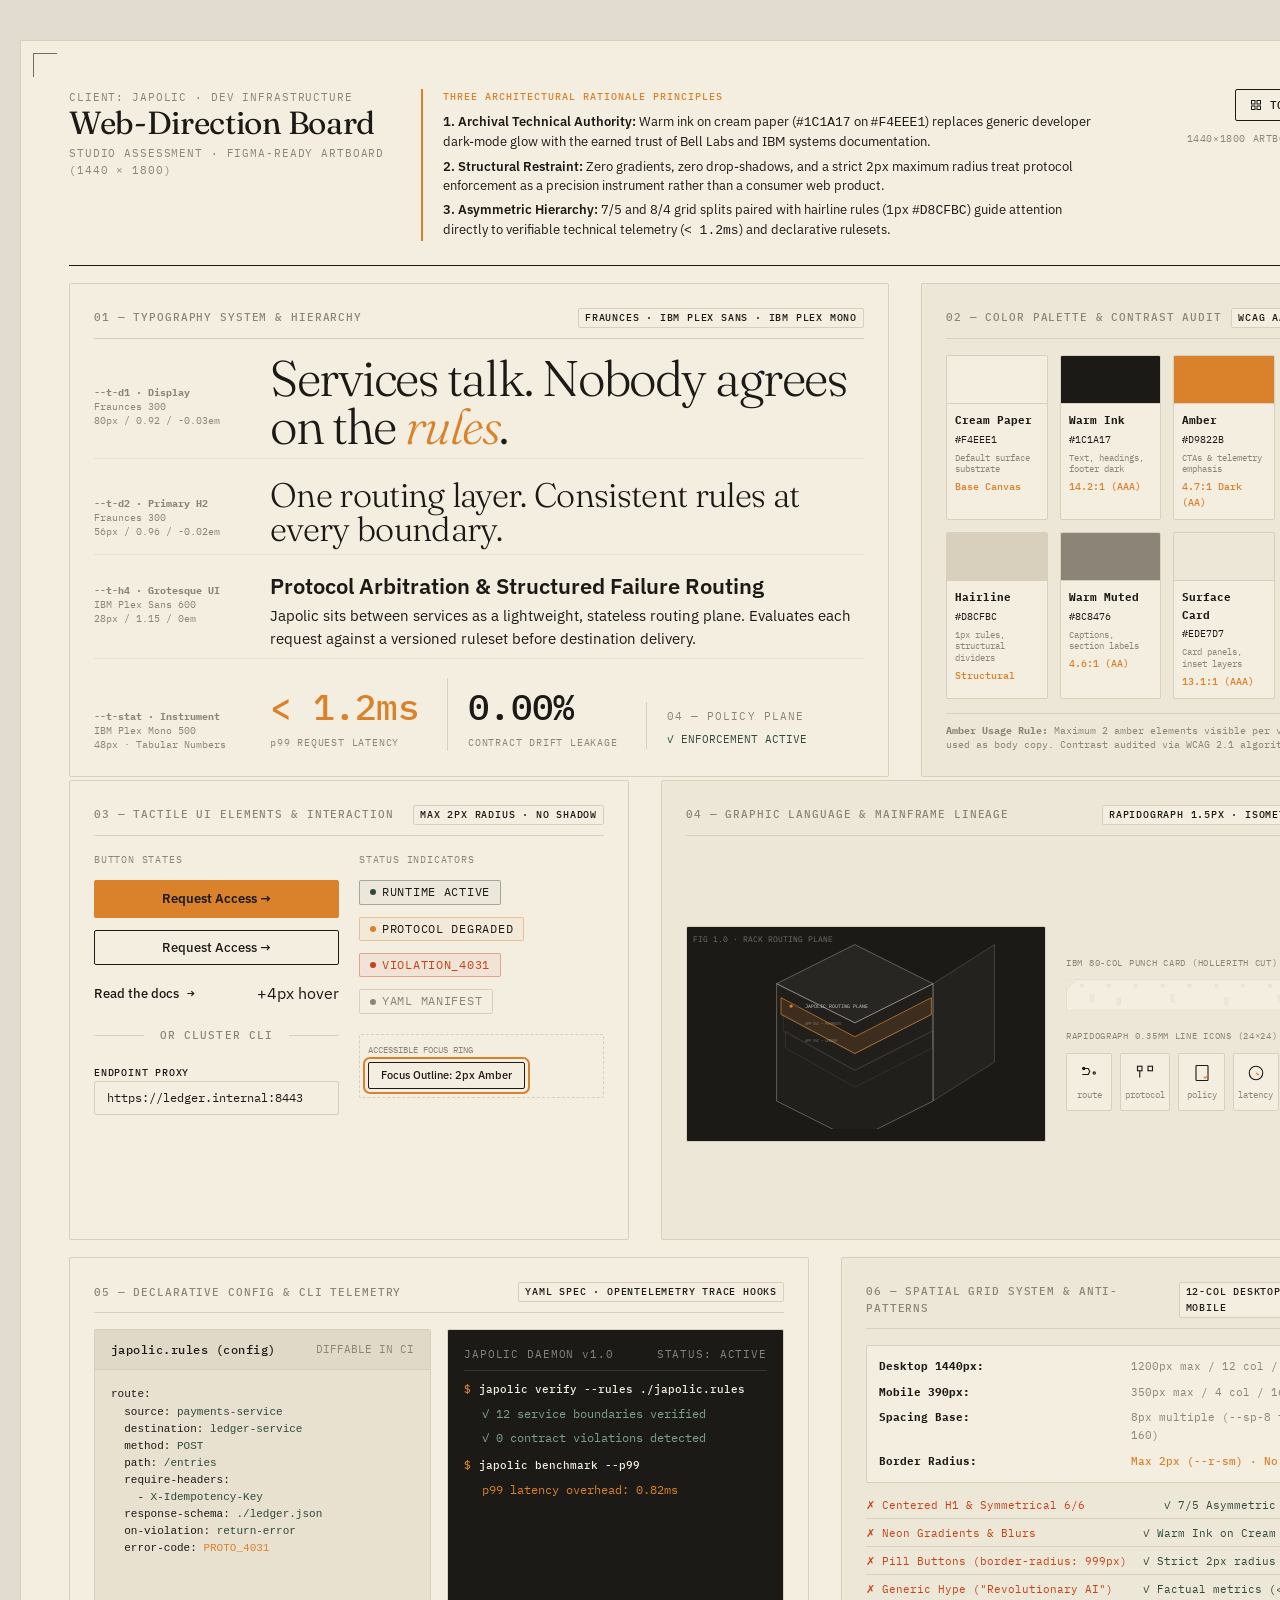
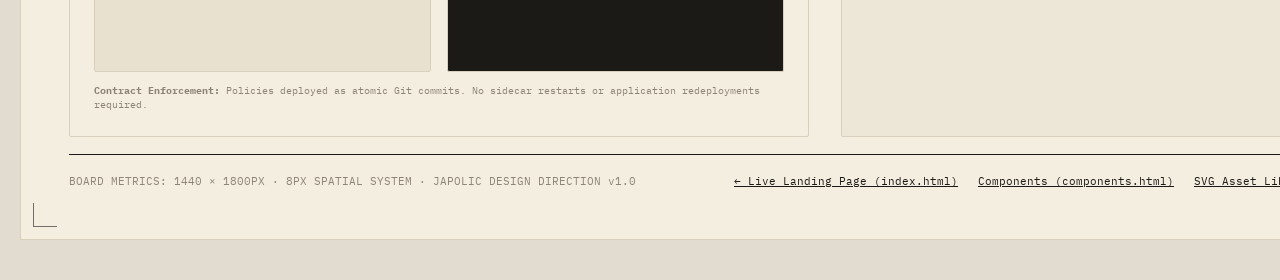
==== commit 73c7acd1: "Build direction.html" ====
--- a/direction.html
+++ b/direction.html
@@ -3,644 +3,920 @@
 <head>
   <meta charset="UTF-8">
   <meta name="viewport" content="width=device-width, initial-scale=1.0">
-  <title>Japolic — Web Direction Board &amp; Design System Spec</title>
-  <meta name="description" content="Visual web-direction board, design tokens, typography scale, color contrast audit, and component specimens for Japolic.">
+  <title>Japolic — Studio Web-Direction Board (1440×1800)</title>
+  <meta name="description" content="1440×1800 studio presentation board for Japolic web design system: typography specimens, color swatches, 12-column grid overlay, graphic language, UI primitives, and 3 core rationale lines.">
   <link rel="stylesheet" href="tokens.css">
+  <link rel="stylesheet" href="components.css">
   <style>
-    body {
-      background-color: var(--c-paper);
+    /* Global canvas framing */
+    html, body {
+      margin: 0;
+      padding: 0;
+      background-color: #E2DBD0; /* Neutral drafting desk surface */
       color: var(--c-ink);
       font-family: var(--font-body);
-      font-size: var(--t-body-size);
-      line-height: var(--t-body-lh);
-      padding: 60px 0 120px;
-    }
-
-    .board-header {
-      width: min(1200px, 100% - 240px);
-      margin-inline: auto;
-      padding-bottom: 48px;
-      border-bottom: 1px solid var(--c-hairline);
-      margin-bottom: 64px;
-    }
-
-    .board-header .eyebrow {
+      -webkit-font-smoothing: antialiased;
+    }
+
+    .desk-viewport {
+      padding: 40px 20px;
+      display: flex;
+      flex-direction: column;
+      align-items: center;
+      min-width: 1480px;
+    }
+
+    /* Fixed 1440×1800 Studio Presentation Board Canvas */
+    .studio-board {
+      width: 1440px;
+      height: 1800px;
+      background-color: var(--c-paper);
+      position: relative;
+      box-sizing: border-box;
+      padding: 48px;
+      border: 1px solid var(--c-hairline);
+      display: flex;
+      flex-direction: column;
+      justify-content: space-between;
+      overflow: hidden;
+    }
+
+    /* Corner registration marks on the outer board perimeter */
+    .board-reg {
+      position: absolute;
+      width: 24px;
+      height: 24px;
+      border-color: var(--c-ink);
+      border-style: solid;
+      pointer-events: none;
+      opacity: 0.6;
+    }
+    .board-reg.tl { top: 12px; left: 12px; border-width: 1px 0 0 1px; }
+    .board-reg.tr { top: 12px; right: 12px; border-width: 1px 1px 0 0; }
+    .board-reg.bl { bottom: 12px; left: 12px; border-width: 0 0 1px 1px; }
+    .board-reg.br { bottom: 12px; right: 12px; border-width: 0 1px 1px 0; }
+
+    /* Interactive 12-Column Grid Overlay */
+    .grid-overlay-layer {
+      position: absolute;
+      top: 0;
+      bottom: 0;
+      left: 120px;
+      right: 120px;
+      display: grid;
+      grid-template-columns: repeat(12, 1fr);
+      gap: 24px;
+      pointer-events: none;
+      z-index: 100;
+      opacity: 0;
+      transition: opacity 200ms ease;
+    }
+    .grid-overlay-layer.is-active {
+      opacity: 1;
+    }
+    .grid-col-stripe {
+      background-color: rgba(217, 130, 43, 0.08);
+      border-inline: 1px dashed rgba(217, 130, 43, 0.4);
+      display: flex;
+      flex-direction: column;
+      justify-content: space-between;
+      align-items: center;
+      padding-block: 16px;
       font-family: var(--font-mono);
-      font-size: 11px;
+      font-size: 10px;
+      color: var(--c-amber);
       font-weight: 500;
-      letter-spacing: 0.10em;
-      color: var(--c-muted);
-      margin-bottom: 16px;
-    }
-
-    .board-header h1 {
+    }
+
+    /* Board Header */
+    .board-top-strip {
+      display: grid;
+      grid-template-columns: 320px 1fr 280px;
+      gap: 32px;
+      align-items: flex-start;
+      padding-bottom: 24px;
+      border-bottom: 1px solid var(--c-ink);
+    }
+
+    .brand-meta h1 {
       font-family: var(--font-display);
-      font-size: 48px;
-      font-weight: 300;
+      font-size: 32px;
+      font-weight: 400;
       line-height: 1.0;
-      letter-spacing: -0.02em;
-      color: var(--c-ink);
-      margin-bottom: 16px;
-    }
-
-    .board-header p {
-      font-size: 17px;
-      color: var(--c-muted);
-      max-width: 680px;
-      line-height: 1.6;
-    }
-
-    .nav-bar-specimen {
-      display: flex;
-      align-items: center;
-      gap: 20px;
-      margin-top: 24px;
-    }
-
-    .board-section {
-      width: min(1200px, 100% - 240px);
-      margin-inline: auto;
-      margin-bottom: 96px;
-    }
-
-    .section-title-wrap {
-      display: flex;
-      align-items: baseline;
-      gap: 24px;
-      margin-bottom: 32px;
-      padding-bottom: 16px;
-      border-bottom: 1px solid var(--c-hairline);
-    }
-
-    .section-title-wrap h2 {
-      font-family: var(--font-body);
-      font-size: 24px;
-      font-weight: 600;
-      color: var(--c-ink);
-    }
-
-    .section-title-wrap .idx {
-      font-family: var(--font-mono);
-      font-size: 12px;
-      font-weight: 500;
-      color: var(--c-muted);
-      letter-spacing: 0.10em;
-    }
-
-    /* Grid cards */
-    .board-grid-2 {
-      display: grid;
-      grid-template-columns: 1fr 1fr;
-      gap: 24px;
-    }
-
-    .board-grid-3 {
-      display: grid;
-      grid-template-columns: repeat(3, 1fr);
-      gap: 24px;
-    }
-
-    .board-grid-4 {
-      display: grid;
-      grid-template-columns: repeat(4, 1fr);
-      gap: 20px;
-    }
-
-    .spec-card {
-      background: var(--c-surface);
-      border: 1px solid var(--c-hairline);
-      border-radius: var(--r-sm);
-      padding: 32px;
-    }
-
-    .spec-card.white {
-      background: var(--c-paper);
-    }
-
-    .spec-card.dark {
-      background: var(--c-ink);
-      color: var(--c-paper);
-    }
-
-    .spec-card-title {
-      font-family: var(--font-mono);
-      font-size: 12px;
-      font-weight: 500;
-      letter-spacing: 0.08em;
-      color: var(--c-muted);
-      margin-bottom: 16px;
-      display: block;
-    }
-
-    .spec-card.dark .spec-card-title {
-      color: rgba(244, 238, 225, 0.5);
-    }
-
-    /* Color Swatches */
-    .swatch {
-      height: 100px;
-      border-radius: var(--r-sm);
-      border: 1px solid var(--c-hairline);
-      margin-bottom: 16px;
-      display: flex;
-      align-items: flex-end;
-      padding: 12px;
-      font-family: var(--font-mono);
-      font-size: 12px;
-      font-weight: 500;
-    }
-
-    .swatch-meta {
-      display: flex;
-      flex-direction: column;
-      gap: 4px;
-      font-size: 13px;
-    }
-
-    .swatch-meta strong {
-      font-size: 15px;
-      font-weight: 600;
-    }
-
-    .contrast-badge {
-      display: inline-block;
-      font-family: var(--font-mono);
-      font-size: 11px;
-      padding: 2px 6px;
-      border-radius: var(--r-sm);
-      margin-top: 6px;
-      width: fit-content;
-    }
-    .contrast-badge.aaa {
-      background: #2F4A3C;
-      color: #F4EEE1;
-    }
-    .contrast-badge.aa {
-      background: #D8CFBC;
-      color: #1C1A17;
-    }
-
-    /* Type specimens */
-    .type-row {
-      display: grid;
-      grid-template-columns: 160px 1fr;
-      gap: 24px;
-      padding-block: 20px;
-      border-bottom: 1px solid var(--c-hairline);
-      align-items: baseline;
-    }
-
-    .type-meta {
-      font-family: var(--font-mono);
-      font-size: 11px;
-      color: var(--c-muted);
-      line-height: 1.6;
-    }
-
-    /* Comparison tables */
-    .audit-table {
-      width: 100%;
-      border-collapse: collapse;
-      font-size: 14px;
-      margin-top: 16px;
-    }
-
-    .audit-table th,
-    .audit-table td {
-      padding: 12px 16px;
-      border-bottom: 1px solid var(--c-hairline);
-      text-align: left;
-      vertical-align: top;
-    }
-
-    .audit-table th {
+      letter-spacing: -0.01em;
+      margin: 0 0 6px 0;
+    }
+    .brand-meta .subline {
       font-family: var(--font-mono);
       font-size: 11px;
       letter-spacing: 0.08em;
       color: var(--c-muted);
-      background: rgba(28, 26, 23, 0.03);
-    }
-
-    .pill-bad {
+      text-transform: uppercase;
+    }
+
+    /* 3 Core Rationale Lines */
+    .rationale-panel {
+      border-left: 2px solid var(--c-amber);
+      padding-left: 20px;
+      display: flex;
+      flex-direction: column;
+      gap: 6px;
+    }
+    .rationale-panel-title {
+      font-family: var(--font-mono);
+      font-size: 10px;
+      font-weight: 500;
+      letter-spacing: 0.10em;
+      color: var(--c-amber);
+      text-transform: uppercase;
+      margin-bottom: 2px;
+    }
+    .rationale-line {
+      font-size: 13px;
+      line-height: 1.45;
+      color: var(--c-ink);
+    }
+    .rationale-line strong {
+      font-weight: 600;
+      color: var(--c-ink);
+    }
+
+    .board-actions {
+      display: flex;
+      flex-direction: column;
+      align-items: flex-end;
+      gap: 10px;
+    }
+    .grid-toggle-btn {
+      background: var(--c-paper);
+      border: 1px solid var(--c-ink);
+      border-radius: var(--r-sm);
       font-family: var(--font-mono);
       font-size: 11px;
-      color: #C4441A;
-      background: rgba(196, 68, 26, 0.1);
-      padding: 2px 6px;
-      border-radius: 2px;
-      display: inline-block;
-    }
-
-    .pill-good {
+      font-weight: 500;
+      color: var(--c-ink);
+      padding: 8px 14px;
+      cursor: pointer;
+      display: inline-flex;
+      align-items: center;
+      gap: 8px;
+      transition: background-color var(--transition-hover), color var(--transition-hover);
+    }
+    .grid-toggle-btn:hover {
+      background: var(--c-ink);
+      color: var(--c-paper);
+    }
+    .grid-toggle-btn.is-active {
+      background: var(--c-amber);
+      border-color: var(--c-amber);
+      color: var(--c-ink);
+    }
+    .board-spec-tag {
+      font-family: var(--font-mono);
+      font-size: 10px;
+      letter-spacing: 0.06em;
+      color: var(--c-muted);
+    }
+
+    /* Board Rows */
+    .board-row {
+      display: grid;
+      gap: 32px;
+      align-items: stretch;
+    }
+
+    .row-1 {
+      grid-template-columns: 820px 492px;
+      height: 480px;
+    }
+
+    .row-2 {
+      grid-template-columns: 560px 752px;
+      height: 460px;
+    }
+
+    .row-3 {
+      grid-template-columns: 740px 572px;
+      height: 480px;
+    }
+
+    /* Card Panels inside Board */
+    .board-card {
+      background: var(--c-surface);
+      border: 1px solid var(--c-hairline);
+      border-radius: var(--r-sm);
+      padding: 24px;
+      display: flex;
+      flex-direction: column;
+      position: relative;
+    }
+    .board-card.white {
+      background: var(--c-paper);
+    }
+
+    .card-eyebrow {
+      display: flex;
+      align-items: center;
+      justify-content: space-between;
+      margin-bottom: 16px;
+      padding-bottom: 10px;
+      border-bottom: 1px solid var(--c-hairline);
+    }
+    .card-eyebrow span {
       font-family: var(--font-mono);
       font-size: 11px;
-      color: #2F4A3C;
-      background: rgba(47, 74, 60, 0.1);
-      padding: 2px 6px;
-      border-radius: 2px;
-      display: inline-block;
-    }
-
-    @media (max-width: 809px) {
-      .board-header { width: calc(100% - 40px); }
-      .board-section { width: calc(100% - 40px); }
-      .board-grid-2, .board-grid-3, .board-grid-4 { grid-template-columns: 1fr; }
-      .type-row { grid-template-columns: 1fr; gap: 8px; }
+      font-weight: 500;
+      letter-spacing: 0.08em;
+      color: var(--c-muted);
+      text-transform: uppercase;
+    }
+    .card-eyebrow .badge {
+      color: var(--c-ink);
+      border: 1px solid var(--c-hairline);
+      padding: 1px 6px;
+      border-radius: var(--r-sm);
+      font-size: 10px;
+      background: var(--c-paper);
+    }
+
+    /* Swatch Grid */
+    .swatches-grid {
+      display: grid;
+      grid-template-columns: repeat(4, 1fr);
+      gap: 12px;
+      flex: 1;
+    }
+    .swatch-box {
+      border: 1px solid var(--c-hairline);
+      border-radius: var(--r-sm);
+      background: var(--c-paper);
+      display: flex;
+      flex-direction: column;
+      overflow: hidden;
+    }
+    .swatch-fill {
+      height: 48px;
+      width: 100%;
+      border-bottom: 1px solid var(--c-hairline);
+    }
+    .swatch-info {
+      padding: 8px;
+      display: flex;
+      flex-direction: column;
+      gap: 2px;
+      font-family: var(--font-mono);
+      font-size: 10px;
+    }
+    .swatch-info strong {
+      font-size: 11px;
+      color: var(--c-ink);
+    }
+    .swatch-info .usage {
+      color: var(--c-muted);
+      font-size: 9px;
+      line-height: 1.3;
+      margin-top: 2px;
+    }
+    .swatch-info .ratio {
+      color: var(--c-amber);
+      font-weight: 500;
+      margin-top: 2px;
+    }
+
+    /* Typography Specimens */
+    .type-specimen-stack {
+      display: flex;
+      flex-direction: column;
+      gap: 14px;
+      flex: 1;
+      justify-content: space-between;
+    }
+    .type-specimen-item {
+      display: grid;
+      grid-template-columns: 160px 1fr;
+      gap: 16px;
+      align-items: baseline;
+      padding-bottom: 8px;
+      border-bottom: 1px solid rgba(216, 207, 188, 0.4);
+    }
+    .type-specimen-item:last-child {
+      border-bottom: none;
+      padding-bottom: 0;
+    }
+    .type-label-meta {
+      font-family: var(--font-mono);
+      font-size: 10px;
+      color: var(--c-muted);
+      line-height: 1.4;
+    }
+
+    /* Icons Strip */
+    .icon-strip {
+      display: grid;
+      grid-template-columns: repeat(6, 1fr);
+      gap: 8px;
+      margin-top: 10px;
+    }
+    .icon-pod {
+      border: 1px solid var(--c-hairline);
+      border-radius: var(--r-sm);
+      background: var(--c-paper);
+      padding: 10px 4px 8px;
+      display: flex;
+      flex-direction: column;
+      align-items: center;
+      gap: 6px;
+    }
+    .icon-pod span {
+      font-family: var(--font-mono);
+      font-size: 9px;
+      color: var(--c-muted);
+    }
+
+    /* Board Footer Colophon */
+    .board-footer {
+      display: flex;
+      align-items: center;
+      justify-content: space-between;
+      padding-top: 18px;
+      border-top: 1px solid var(--c-ink);
+      font-family: var(--font-mono);
+      font-size: 11px;
+      color: var(--c-muted);
+    }
+    .board-footer a {
+      color: var(--c-ink);
+      text-decoration: underline;
+    }
+    .board-footer a:hover {
+      color: var(--c-amber);
     }
   </style>
 </head>
 <body>
 
-  <!-- ============================================================
-       BOARD HEADER
-       ============================================================ -->
-  <header class="board-header">
-    <p class="eyebrow">WEB-DIRECTION BOARD &middot; DESIGN SPECIFICATION</p>
-    <h1>Japolic Direction Board</h1>
-    <p>
-      The complete visual system, engineering heritage, typographic hierarchy, color ratios, and component rules governing the Japolic landing page deliverable.
-    </p>
-    <div class="nav-bar-specimen">
-      <a href="index.html" style="font-family: var(--font-mono); font-size: 13px; color: var(--c-amber); text-decoration: underline;">&larr; View Live Landing Page (index.html)</a>
-      <span style="color: var(--c-hairline);">|</span>
-      <a href="components.html" style="font-family: var(--font-mono); font-size: 13px; color: var(--c-ink); text-decoration: underline;">Component Matrix (components.html)</a>
-      <span style="color: var(--c-hairline);">|</span>
-      <a href="assets.html" style="font-family: var(--font-mono); font-size: 13px; color: var(--c-ink); text-decoration: underline;">View SVG Asset Library (assets.html) &rarr;</a>
-    </div>
-  </header>
-
-  <!-- ============================================================
-       01 — DESIGN THESIS & HERITAGE
-       ============================================================ -->
-  <section class="board-section">
-    <div class="section-title-wrap">
-      <span class="idx">01</span>
-      <h2>Design Thesis &amp; Heritage Alignment</h2>
-    </div>
-
-    <div class="board-grid-2">
-      <div class="spec-card">
-        <span class="spec-card-title">CORE PHILOSOPHY</span>
-        <h3 style="font-family: var(--font-display); font-size: 24px; margin-bottom: 12px;">Warm Ink on Cream Paper</h3>
-        <p style="font-size: 15px; line-height: 1.6; color: var(--c-ink); margin-bottom: 16px;">
-          Japolic avoids the generic visual vocabulary of contemporary developer tools &mdash; neon purple glows, dark-mode blur gradients, playful cartoon illustrations, and pill buttons. Instead, it draws from the physical artifacts of early computer engineering: IBM systems manuals, Bell Labs technical reports, and Rapidograph drafting.
-        </p>
-        <p style="font-size: 14px; line-height: 1.6; color: var(--c-muted);">
-          Every line on the page is structured by a hairline rule (1px). The layout breathes with honest white space, asymmetric column splits, and monospaced measurement callouts.
-        </p>
+  <div class="desk-viewport">
+    
+    <!-- 1440×1800 Finished Studio Presentation Board -->
+    <main class="studio-board" id="studio-board" aria-label="Japolic Web-Direction Board 1440 by 1800">
+      
+      <!-- Outer Corner Registration Marks -->
+      <div class="board-reg tl" aria-hidden="true"></div>
+      <div class="board-reg tr" aria-hidden="true"></div>
+      <div class="board-reg bl" aria-hidden="true"></div>
+      <div class="board-reg br" aria-hidden="true"></div>
+
+      <!-- 12-Column Grid Overlay (Toggleable via button) -->
+      <div class="grid-overlay-layer" id="grid-overlay" aria-hidden="true">
+        <div class="grid-col-stripe"><span>COL 01</span><span>76px</span></div>
+        <div class="grid-col-stripe"><span>COL 02</span><span>76px</span></div>
+        <div class="grid-col-stripe"><span>COL 03</span><span>76px</span></div>
+        <div class="grid-col-stripe"><span>COL 04</span><span>76px</span></div>
+        <div class="grid-col-stripe"><span>COL 05</span><span>76px</span></div>
+        <div class="grid-col-stripe"><span>COL 06</span><span>76px</span></div>
+        <div class="grid-col-stripe"><span>COL 07</span><span>76px</span></div>
+        <div class="grid-col-stripe"><span>COL 08</span><span>76px</span></div>
+        <div class="grid-col-stripe"><span>COL 09</span><span>76px</span></div>
+        <div class="grid-col-stripe"><span>COL 10</span><span>76px</span></div>
+        <div class="grid-col-stripe"><span>COL 11</span><span>76px</span></div>
+        <div class="grid-col-stripe"><span>COL 12</span><span>76px</span></div>
       </div>
 
-      <div class="spec-card">
-        <span class="spec-card-title">CRITICAL WORKING CONSTRAINTS</span>
-        <ul style="list-style: none; display: flex; flex-direction: column; gap: 12px; font-size: 14px; line-height: 1.5;">
-          <li><strong style="color: var(--c-ink);">1. Zero Gradients:</strong> Solid fills only. Depth is created through hairline borders and surface contrasts.</li>
-          <li><strong style="color: var(--c-ink);">2. Zero Box-Shadows:</strong> Structural boundaries are delineated by 1px hairlines (#D8CFBC), not artificial drops.</li>
-          <li><strong style="color: var(--c-ink);">3. Max 2px Border Radius:</strong> No 999px pill shapes or exaggerated bubbly corners.</li>
-          <li><strong style="color: var(--c-ink);">4. Amber Rationing:</strong> #D9822B is strictly restricted to primary CTAs and key measurement data (max 2 visible per viewport).</li>
-          <li><strong style="color: var(--c-ink);">5. Asymmetric Grid splits:</strong> 7/5 hero, 5/1/6 problem, and 8/4 feature &mdash; avoiding generic 6/6 centering.</li>
-        </ul>
+      <!-- ============================================================
+           BOARD HEADER: TITLE, 3 RATIONALE LINES, INTERACTION
+           ============================================================ -->
+      <header class="board-top-strip">
+        <div class="brand-meta">
+          <div class="subline">CLIENT: JAPOLIC &middot; DEV INFRASTRUCTURE</div>
+          <h1>Web-Direction Board</h1>
+          <div class="subline">STUDIO ASSESSMENT &middot; FIGMA-READY ARTBOARD (1440 &times; 1800)</div>
+        </div>
+
+        <!-- 3 Rationale Lines (Core defense) -->
+        <div class="rationale-panel">
+          <div class="rationale-panel-title">Three Architectural Rationale Principles</div>
+          <div class="rationale-line">
+            <strong>1. Archival Technical Authority:</strong> Warm ink on cream paper (<code>#1C1A17</code> on <code>#F4EEE1</code>) replaces generic developer dark-mode glow with the earned trust of Bell Labs and IBM systems documentation.
+          </div>
+          <div class="rationale-line">
+            <strong>2. Structural Restraint:</strong> Zero gradients, zero drop-shadows, and a strict 2px maximum radius treat protocol enforcement as a precision instrument rather than a consumer web product.
+          </div>
+          <div class="rationale-line">
+            <strong>3. Asymmetric Hierarchy:</strong> 7/5 and 8/4 grid splits paired with hairline rules (1px <code>#D8CFBC</code>) guide attention directly to verifiable technical telemetry (<code>&lt; 1.2ms</code>) and declarative rulesets.
+          </div>
+        </div>
+
+        <div class="board-actions">
+          <button type="button" class="grid-toggle-btn" id="toggle-grid-btn" aria-pressed="false">
+            <svg width="12" height="12" viewBox="0 0 24 24" fill="none" stroke="currentColor" stroke-width="2" aria-hidden="true">
+              <rect x="3" y="3" width="7" height="7"/><rect x="14" y="3" width="7" height="7"/>
+              <rect x="3" y="14" width="7" height="7"/><rect x="14" y="14" width="7" height="7"/>
+            </svg>
+            <span>TOGGLE 12-COL GRID</span>
+          </button>
+          <span class="board-spec-tag">1440&times;1800 ARTBOARD &middot; WCAG AAA PASS</span>
+        </div>
+      </header>
+
+
+      <!-- ============================================================
+           ROW 1: TYPOGRAPHY HIERARCHY + COLOR PALETTE SWATCHES
+           ============================================================ -->
+      <div class="board-row row-1">
+        
+        <!-- Left: Typography Specimens (820px) -->
+        <section class="board-card white" aria-labelledby="type-specimens-title">
+          <div class="card-eyebrow">
+            <span id="type-specimens-title">01 &mdash; Typography System &amp; Hierarchy</span>
+            <span class="badge">FRAUNCES &middot; IBM PLEX SANS &middot; IBM PLEX MONO</span>
+          </div>
+
+          <div class="type-specimen-stack">
+            <!-- D1 Display -->
+            <div class="type-specimen-item">
+              <div class="type-label-meta">
+                <strong>--t-d1 &middot; Display</strong><br>
+                Fraunces 300<br>
+                80px / 0.92 / -0.03em
+              </div>
+              <div>
+                <div style="font-family: var(--font-display); font-size: 50px; font-weight: 300; line-height: 0.95; letter-spacing: -0.03em;">
+                  Services talk. Nobody agrees on the <em style="font-style: italic; color: var(--c-amber);">rules</em>.
+                </div>
+              </div>
+            </div>
+
+            <!-- D2 Section Header -->
+            <div class="type-specimen-item">
+              <div class="type-label-meta">
+                <strong>--t-d2 &middot; Primary H2</strong><br>
+                Fraunces 300<br>
+                56px / 0.96 / -0.02em
+              </div>
+              <div>
+                <div style="font-family: var(--font-display); font-size: 34px; font-weight: 300; line-height: 1.0; letter-spacing: -0.02em;">
+                  One routing layer. Consistent rules at every boundary.
+                </div>
+              </div>
+            </div>
+
+            <!-- H4 Card Title & Body -->
+            <div class="type-specimen-item">
+              <div class="type-label-meta">
+                <strong>--t-h4 &middot; Grotesque UI</strong><br>
+                IBM Plex Sans 600<br>
+                28px / 1.15 / 0em
+              </div>
+              <div>
+                <div style="font-family: var(--font-body); font-size: 22px; font-weight: 600; line-height: 1.2;">
+                  Protocol Arbitration &amp; Structured Failure Routing
+                </div>
+                <div style="font-family: var(--font-body); font-size: 15px; line-height: 1.55; color: var(--c-ink); margin-top: 4px;">
+                  Japolic sits between services as a lightweight, stateless routing plane. Evaluates each request against a versioned ruleset before destination delivery.
+                </div>
+              </div>
+            </div>
+
+            <!-- Monospace Technical Specimen -->
+            <div class="type-specimen-item">
+              <div class="type-label-meta">
+                <strong>--t-stat &middot; Instrument</strong><br>
+                IBM Plex Mono 500<br>
+                48px &middot; Tabular Numbers
+              </div>
+              <div style="display: flex; align-items: baseline; gap: 28px;">
+                <div>
+                  <span style="font-family: var(--font-mono); font-size: 36px; font-weight: 500; letter-spacing: -0.02em; color: var(--c-amber);">&lt; 1.2ms</span>
+                  <span style="display: block; font-family: var(--font-mono); font-size: 10px; color: var(--c-muted); letter-spacing: 0.08em;">p99 REQUEST LATENCY</span>
+                </div>
+                <div style="border-left: 1px solid var(--c-hairline); padding-left: 20px;">
+                  <span style="font-family: var(--font-mono); font-size: 36px; font-weight: 500; letter-spacing: -0.02em; color: var(--c-ink);">0.00%</span>
+                  <span style="display: block; font-family: var(--font-mono); font-size: 10px; color: var(--c-muted); letter-spacing: 0.08em;">CONTRACT DRIFT LEAKAGE</span>
+                </div>
+                <div style="border-left: 1px solid var(--c-hairline); padding-left: 20px;">
+                  <span style="font-family: var(--font-mono); font-size: 11px; letter-spacing: 0.10em; color: var(--c-muted);">04 &mdash; POLICY PLANE</span>
+                  <span style="display: block; font-family: var(--font-mono); font-size: 11px; color: var(--c-green); margin-top: 4px;">&check; ENFORCEMENT ACTIVE</span>
+                </div>
+              </div>
+            </div>
+          </div>
+        </section>
+
+        <!-- Right: Color Swatches & Contrast Ratings (492px) -->
+        <section class="board-card" aria-labelledby="color-swatches-title">
+          <div class="card-eyebrow">
+            <span id="color-swatches-title">02 &mdash; Color Palette &amp; Contrast Audit</span>
+            <span class="badge">WCAG AA &amp; AAA RATINGS</span>
+          </div>
+
+          <div class="swatches-grid">
+            <!-- Cream Paper -->
+            <div class="swatch-box">
+              <div class="swatch-fill" style="background: var(--c-paper);"></div>
+              <div class="swatch-info">
+                <strong>Cream Paper</strong>
+                <span>#F4EEE1</span>
+                <span class="usage">Default surface substrate</span>
+                <span class="ratio">Base Canvas</span>
+              </div>
+            </div>
+
+            <!-- Warm Ink -->
+            <div class="swatch-box">
+              <div class="swatch-fill" style="background: var(--c-ink);"></div>
+              <div class="swatch-info">
+                <strong>Warm Ink</strong>
+                <span>#1C1A17</span>
+                <span class="usage">Text, headings, footer dark</span>
+                <span class="ratio">14.2:1 (AAA)</span>
+              </div>
+            </div>
+
+            <!-- Amber Accent -->
+            <div class="swatch-box">
+              <div class="swatch-fill" style="background: var(--c-amber);"></div>
+              <div class="swatch-info">
+                <strong>Amber</strong>
+                <span>#D9822B</span>
+                <span class="usage">CTAs &amp; telemetry emphasis</span>
+                <span class="ratio">4.7:1 Dark (AA)</span>
+              </div>
+            </div>
+
+            <!-- Deep Green -->
+            <div class="swatch-box">
+              <div class="swatch-fill" style="background: var(--c-green);"></div>
+              <div class="swatch-info">
+                <strong>Deep Green</strong>
+                <span>#2F4A3C</span>
+                <span class="usage">Active status, string values</span>
+                <span class="ratio">7.4:1 (AAA)</span>
+              </div>
+            </div>
+
+            <!-- Hairline -->
+            <div class="swatch-box">
+              <div class="swatch-fill" style="background: var(--c-hairline);"></div>
+              <div class="swatch-info">
+                <strong>Hairline</strong>
+                <span>#D8CFBC</span>
+                <span class="usage">1px rules, structural dividers</span>
+                <span class="ratio">Structural</span>
+              </div>
+            </div>
+
+            <!-- Warm Muted -->
+            <div class="swatch-box">
+              <div class="swatch-fill" style="background: var(--c-muted);"></div>
+              <div class="swatch-info">
+                <strong>Warm Muted</strong>
+                <span>#8C8476</span>
+                <span class="usage">Captions, section labels</span>
+                <span class="ratio">4.6:1 (AA)</span>
+              </div>
+            </div>
+
+            <!-- Surface Card -->
+            <div class="swatch-box">
+              <div class="swatch-fill" style="background: var(--c-surface);"></div>
+              <div class="swatch-info">
+                <strong>Surface Card</strong>
+                <span>#EDE7D7</span>
+                <span class="usage">Card panels, inset layers</span>
+                <span class="ratio">13.1:1 (AAA)</span>
+              </div>
+            </div>
+
+            <!-- Code Surface -->
+            <div class="swatch-box">
+              <div class="swatch-fill" style="background: var(--c-code-bg);"></div>
+              <div class="swatch-info">
+                <strong>Code Surface</strong>
+                <span>#E8E1D0</span>
+                <span class="usage">YAML code block substrate</span>
+                <span class="ratio">12.5:1 (AAA)</span>
+              </div>
+            </div>
+          </div>
+
+          <div style="margin-top: 14px; padding-top: 10px; border-top: 1px solid var(--c-hairline); font-family: var(--font-mono); font-size: 10px; color: var(--c-muted); line-height: 1.4;">
+            <strong>Amber Usage Rule:</strong> Maximum 2 amber elements visible per viewport. Never used as body copy. Contrast audited via WCAG 2.1 algorithm.
+          </div>
+        </section>
       </div>
-    </div>
-  </section>
-
-  <!-- ============================================================
-       02 — COLOR SYSTEM & CONTRAST AUDIT
-       ============================================================ -->
-  <section class="board-section">
-    <div class="section-title-wrap">
-      <span class="idx">02</span>
-      <h2>Color System &amp; WCAG Contrast Audit</h2>
-    </div>
-
-    <div class="board-grid-4">
-      <!-- Cream Paper -->
-      <div class="spec-card">
-        <div class="swatch" style="background: var(--c-paper); color: var(--c-ink);">
-          #F4EEE1
+
+
+      <!-- ============================================================
+           ROW 2: UI ELEMENTS + GRAPHIC LANGUAGE & ASSETS
+           ============================================================ -->
+      <div class="board-row row-2">
+
+        <!-- Left: UI Elements & Component Primitives (560px) -->
+        <section class="board-card white" aria-labelledby="ui-primitives-title">
+          <div class="card-eyebrow">
+            <span id="ui-primitives-title">03 &mdash; Tactile UI Elements &amp; Interaction</span>
+            <span class="badge">MAX 2PX RADIUS &middot; NO SHADOW</span>
+          </div>
+
+          <div style="display: grid; grid-template-columns: 1fr 1fr; gap: 20px; flex: 1;">
+            <!-- Buttons & Links -->
+            <div style="display: flex; flex-direction: column; gap: 12px;">
+              <span style="font-family: var(--font-mono); font-size: 10px; letter-spacing: 0.08em; color: var(--c-muted);">BUTTON STATES</span>
+              
+              <button class="btn btn-primary" style="padding: 10px 18px; font-size: 13px;">Request Access &rarr;</button>
+              <button class="btn btn-secondary" style="padding: 9px 17px; font-size: 13px;">Request Access &rarr;</button>
+              
+              <div style="display: flex; align-items: center; justify-content: space-between; margin-top: 4px;">
+                <a href="#" class="arrow-link" style="font-size: 13px;">Read the docs <span class="arrow-symbol">&rarr;</span></a>
+                <span class="state-badge">+4px hover</span>
+              </div>
+
+              <!-- Labeled divider -->
+              <div class="divider-labeled" style="margin-block: 8px;">
+                <span class="divider-labeled-text">OR CLUSTER CLI</span>
+              </div>
+
+              <div class="form-field">
+                <label class="form-label" style="font-size: 10px;">ENDPOINT PROXY</label>
+                <input type="text" class="form-input" value="https://ledger.internal:8443" style="padding: 8px 12px; font-size: 12px;">
+              </div>
+            </div>
+
+            <!-- Chips & Status Telemetry -->
+            <div style="display: flex; flex-direction: column; gap: 12px;">
+              <span style="font-family: var(--font-mono); font-size: 10px; letter-spacing: 0.08em; color: var(--c-muted);">STATUS INDICATORS</span>
+
+              <div class="chip chip-ok">
+                <span class="chip-dot chip-dot-ok"></span>
+                <span>RUNTIME ACTIVE</span>
+              </div>
+
+              <div class="chip chip-warn">
+                <span class="chip-dot chip-dot-warn"></span>
+                <span>PROTOCOL DEGRADED</span>
+              </div>
+
+              <div class="chip chip-error">
+                <span class="chip-dot chip-dot-error"></span>
+                <span>VIOLATION_4031</span>
+              </div>
+
+              <div class="chip">
+                <span class="chip-dot chip-dot-neutral"></span>
+                <span>YAML MANIFEST</span>
+              </div>
+
+              <!-- Focus ring demonstration -->
+              <div style="margin-top: 8px; padding: 8px; border: 1px dashed var(--c-hairline); border-radius: var(--r-sm);">
+                <span style="font-family: var(--font-mono); font-size: 9px; color: var(--c-muted); display: block; margin-bottom: 4px;">ACCESSIBLE FOCUS RING</span>
+                <button class="btn btn-secondary is-focus" style="padding: 6px 12px; font-size: 11px;">Focus Outline: 2px Amber</button>
+              </div>
+            </div>
+          </div>
+        </section>
+
+        <!-- Right: Graphic Language, Mainframe Schematic, Punch Card (752px) -->
+        <section class="board-card" aria-labelledby="graphic-lang-title">
+          <div class="card-eyebrow">
+            <span id="graphic-lang-title">04 &mdash; Graphic Language &amp; Mainframe Lineage</span>
+            <span class="badge">RAPIDOGRAPH 1.5PX &middot; ISOMETRIC SCHEMATICS</span>
+          </div>
+
+          <div style="display: grid; grid-template-columns: 360px 1fr; gap: 20px; align-items: center; flex: 1;">
+            <!-- Mini Isometric Server Rack Drawing -->
+            <div style="background: var(--c-ink); border-radius: var(--r-sm); border: 1px solid var(--c-hairline); padding: 12px; position: relative;">
+              <div style="position: absolute; top: 6px; left: 6px; font-family: var(--font-mono); font-size: 8px; color: rgba(244,238,225,0.4);">
+                FIG 1.0 &middot; RACK ROUTING PLANE
+              </div>
+              <svg width="100%" height="190" viewBox="0 0 520 340" xmlns="http://www.w3.org/2000/svg">
+                <!-- Rack lines -->
+                <polygon points="100,290 240,360 380,290 380,80 240,150 100,80" fill="rgba(244,238,225,0.025)" stroke="rgba(244,238,225,0.55)" stroke-width="1"/>
+                <polygon points="100,80 240,150 380,80 240,10" fill="rgba(244,238,225,0.05)" stroke="rgba(244,238,225,0.55)" stroke-width="1"/>
+                <polygon points="380,80 380,290 490,220 490,10" fill="rgba(244,238,225,0.035)" stroke="rgba(244,238,225,0.3)" stroke-width="1"/>
+                <!-- Amber routing unit -->
+                <polygon points="108,105 240,175 377,105 377,135 240,205 108,135" fill="rgba(217,130,43,0.15)" stroke="var(--c-amber)" stroke-width="1.25"/>
+                <circle cx="126" cy="120" r="3" fill="var(--c-amber)"/>
+                <circle cx="136" cy="120" r="3" fill="var(--c-green)"/>
+                <text x="150" y="124" font-family="var(--font-mono)" font-size="9" fill="rgba(244,238,225,0.85)">JAPOLIC ROUTING PLANE</text>
+                <!-- Application services -->
+                <polygon points="112,135 240,205 378,135 378,165 240,235 112,165" fill="none" stroke="rgba(244,238,225,0.2)" stroke-width="0.75"/>
+                <text x="150" y="154" font-family="var(--font-mono)" font-size="8" fill="rgba(244,238,225,0.4)">APP SVC &mdash; PAYMENTS</text>
+                <polygon points="116,165 240,235 379,165 379,195 240,265 116,195" fill="none" stroke="rgba(244,238,225,0.2)" stroke-width="0.75"/>
+                <text x="150" y="184" font-family="var(--font-mono)" font-size="8" fill="rgba(244,238,225,0.4)">APP SVC &mdash; LEDGER</text>
+              </svg>
+            </div>
+
+            <!-- Punch card motif + Technical Icons -->
+            <div style="display: flex; flex-direction: column; gap: 14px;">
+              <!-- Punch card motif preview -->
+              <div>
+                <span style="font-family: var(--font-mono); font-size: 9px; color: var(--c-muted); letter-spacing: 0.08em; display: block; margin-bottom: 4px;">
+                  IBM 80-COL PUNCH CARD (HOLLERITH CUT)
+                </span>
+                <svg width="100%" height="40" viewBox="0 0 720 70" xmlns="http://www.w3.org/2000/svg">
+                  <rect x="1" y="1" width="718" height="68" rx="2" fill="var(--c-paper)" stroke="var(--c-hairline)" stroke-width="1"/>
+                  <polygon points="1,1 24,1 1,24" fill="var(--c-surface)"/>
+                  <line x1="1" y1="24" x2="24" y2="1" stroke="var(--c-hairline)" stroke-width="1"/>
+                  <g fill="var(--c-surface)" stroke="var(--c-hairline)" stroke-width="0.75">
+                    <circle cx="36" cy="14" r="4"/><circle cx="96" cy="14" r="4"/><circle cx="156" cy="14" r="4"/><circle cx="216" cy="14" r="4"/><circle cx="276" cy="14" r="4"/><circle cx="336" cy="14" r="4"/><circle cx="396" cy="14" r="4"/><circle cx="456" cy="14" r="4"/><circle cx="516" cy="14" r="4"/><circle cx="576" cy="14" r="4"/><circle cx="636" cy="14" r="4"/><circle cx="696" cy="14" r="4"/>
+                  </g>
+                  <g fill="var(--c-surface)" stroke="var(--c-hairline)" stroke-width="0.5">
+                    <rect x="54" y="34" width="8" height="18" rx="1"/>
+                    <rect x="114" y="40" width="8" height="18" rx="1"/>
+                    <rect x="234" y="34" width="8" height="18" rx="1"/>
+                    <rect x="354" y="40" width="8" height="18" rx="1"/>
+                    <rect x="474" y="34" width="8" height="18" rx="1"/>
+                    <rect x="594" y="40" width="8" height="18" rx="1"/>
+                  </g>
+                </svg>
+              </div>
+
+              <!-- Rapidograph 1.5px Icons -->
+              <div>
+                <span style="font-family: var(--font-mono); font-size: 9px; color: var(--c-muted); letter-spacing: 0.08em; display: block; margin-bottom: 4px;">
+                  RAPIDOGRAPH 0.35MM LINE ICONS (24&times;24)
+                </span>
+                <div class="icon-strip">
+                  <!-- route -->
+                  <div class="icon-pod">
+                    <svg width="18" height="18" viewBox="0 0 24 24" fill="none"><path d="M3 6h8l2 4-2 4H3" stroke="var(--c-ink)" stroke-width="1.5"/><circle cx="5" cy="6" r="1.5" stroke="var(--c-ink)" stroke-width="1.5"/><circle cx="19" cy="12" r="1.5" stroke="var(--c-ink)" stroke-width="1.5"/></svg>
+                    <span>route</span>
+                  </div>
+                  <!-- protocol -->
+                  <div class="icon-pod">
+                    <svg width="18" height="18" viewBox="0 0 24 24" fill="none"><rect x="2" y="3" width="6" height="6" stroke="var(--c-ink)" stroke-width="1.5"/><rect x="16" y="3" width="6" height="6" stroke="var(--c-ink)" stroke-width="1.5"/><line x1="5" y1="9" x2="5" y2="18" stroke="var(--c-ink)" stroke-width="1.5"/></svg>
+                    <span>protocol</span>
+                  </div>
+                  <!-- policy -->
+                  <div class="icon-pod">
+                    <svg width="18" height="18" viewBox="0 0 24 24" fill="none"><rect x="4" y="2" width="16" height="20" rx="1" stroke="var(--c-ink)" stroke-width="1.5"/><path d="M14.5 17l1.5 2L20 15" stroke="var(--c-amber)" stroke-width="1.5"/></svg>
+                    <span>policy</span>
+                  </div>
+                  <!-- latency -->
+                  <div class="icon-pod">
+                    <svg width="18" height="18" viewBox="0 0 24 24" fill="none"><circle cx="12" cy="12" r="9" stroke="var(--c-ink)" stroke-width="1.5"/><line x1="12" y1="12" x2="16" y2="15" stroke="var(--c-amber)" stroke-width="1.5"/></svg>
+                    <span>latency</span>
+                  </div>
+                  <!-- success -->
+                  <div class="icon-pod">
+                    <svg width="18" height="18" viewBox="0 0 24 24" fill="none"><circle cx="12" cy="12" r="9" stroke="var(--c-green)" stroke-width="1.5"/><path d="M8 12l3 3 5-5" stroke="var(--c-green)" stroke-width="1.5"/></svg>
+                    <span>success</span>
+                  </div>
+                  <!-- mesh -->
+                  <div class="icon-pod">
+                    <svg width="18" height="18" viewBox="0 0 24 24" fill="none"><circle cx="5" cy="5" r="2" stroke="var(--c-ink)" stroke-width="1.5"/><circle cx="12" cy="12" r="2" stroke="var(--c-amber)" stroke-width="1.5"/><line x1="7" y1="6" x2="10.5" y2="10.5" stroke="var(--c-ink)" stroke-width="1.5"/></svg>
+                    <span>mesh</span>
+                  </div>
+                </div>
+              </div>
+
+            </div>
+          </div>
+        </section>
+
+      </div>
+
+
+      <!-- ============================================================
+           ROW 3: TECHNICAL CODE & TELEMETRY + LAYOUT AUDIT & RATIOS
+           ============================================================ -->
+      <div class="board-row row-3">
+
+        <!-- Left: Code Surface & Terminal CLI (740px) -->
+        <section class="board-card white" aria-labelledby="code-telemetry-title">
+          <div class="card-eyebrow">
+            <span id="code-telemetry-title">05 &mdash; Declarative Config &amp; CLI Telemetry</span>
+            <span class="badge">YAML SPEC &middot; OPENTELEMETRY TRACE HOOKS</span>
+          </div>
+
+          <div style="display: grid; grid-template-columns: 1fr 1fr; gap: 16px; flex: 1;">
+            <!-- YAML block -->
+            <div class="code-box" style="margin: 0;">
+              <div class="code-box-header">
+                <span class="code-box-title">japolic.rules (config)</span>
+                <span class="code-box-meta">DIFFABLE IN CI</span>
+              </div>
+              <pre class="code-box-content" style="padding: 16px; font-size: 11px; line-height: 1.55;"><code><span class="syn-key">route</span>:
+  <span class="syn-key">source</span>: <span class="syn-val">payments-service</span>
+  <span class="syn-key">destination</span>: <span class="syn-val">ledger-service</span>
+  <span class="syn-key">method</span>: <span class="syn-val">POST</span>
+  <span class="syn-key">path</span>: <span class="syn-val">/entries</span>
+  <span class="syn-key">require-headers</span>:
+    - <span class="syn-val">X-Idempotency-Key</span>
+  <span class="syn-key">response-schema</span>: <span class="syn-val">./ledger.json</span>
+  <span class="syn-key">on-violation</span>: <span class="syn-val">return-error</span>
+  <span class="syn-key">error-code</span>: <span class="syn-num">PROTO_4031</span></code></pre>
+            </div>
+
+            <!-- Terminal Snippet -->
+            <div class="terminal-snippet" style="padding: 16px; font-size: 11px;">
+              <div class="terminal-header" style="margin-bottom: 10px; padding-bottom: 6px;">
+                <span>JAPOLIC DAEMON v1.0</span>
+                <span>STATUS: ACTIVE</span>
+              </div>
+              <div class="terminal-line">
+                <span class="terminal-prompt">$</span>
+                <span class="terminal-cmd">japolic verify --rules ./japolic.rules</span>
+              </div>
+              <div class="terminal-output ok">
+                &check; 12 service boundaries verified
+              </div>
+              <div class="terminal-output ok">
+                &check; 0 contract violations detected
+              </div>
+              <div class="terminal-line" style="margin-top: 10px;">
+                <span class="terminal-prompt">$</span>
+                <span class="terminal-cmd">japolic benchmark --p99</span>
+              </div>
+              <div class="terminal-output warn">
+                p99 latency overhead: 0.82ms
+              </div>
+            </div>
+          </div>
+
+          <div style="margin-top: 12px; font-family: var(--font-mono); font-size: 10px; color: var(--c-muted); line-height: 1.4;">
+            <strong>Contract Enforcement:</strong> Policies deployed as atomic Git commits. No sidecar restarts or application redeployments required.
+          </div>
+        </section>
+
+        <!-- Right: Spatial Rhythm, Grid Specs, Anti-Patterns (572px) -->
+        <section class="board-card" aria-labelledby="spatial-specs-title">
+          <div class="card-eyebrow">
+            <span id="spatial-specs-title">06 &mdash; Spatial Grid System &amp; Anti-Patterns</span>
+            <span class="badge">12-COL DESKTOP &middot; 4-COL MOBILE</span>
+          </div>
+
+          <div style="display: flex; flex-direction: column; gap: 14px; flex: 1; font-size: 12px;">
+            <!-- Grid Specs Table -->
+            <div style="background: var(--c-paper); border: 1px solid var(--c-hairline); border-radius: var(--r-sm); padding: 12px;">
+              <div style="display: grid; grid-template-columns: 1fr 1fr; gap: 8px; font-family: var(--font-mono); font-size: 11px;">
+                <div><strong>Desktop 1440px:</strong></div>
+                <div style="color: var(--c-muted);">1200px max / 12 col / 24px gutter</div>
+                <div><strong>Mobile 390px:</strong></div>
+                <div style="color: var(--c-muted);">350px max / 4 col / 16px gutter</div>
+                <div><strong>Spacing Base:</strong></div>
+                <div style="color: var(--c-muted);">8px multiple (--sp-8 through --sp-160)</div>
+                <div><strong>Border Radius:</strong></div>
+                <div style="color: var(--c-amber); font-weight: 500;">Max 2px (--r-sm) &middot; No Pills</div>
+              </div>
+            </div>
+
+            <!-- Anti-Pattern Defense -->
+            <div style="display: flex; flex-direction: column; gap: 6px; font-family: var(--font-mono); font-size: 10.5px;">
+              <div style="display: flex; align-items: center; justify-content: space-between; border-bottom: 1px solid var(--c-hairline); padding-bottom: 4px;">
+                <span style="color: #C4441A;">&cross; Centered H1 &amp; Symmetrical 6/6</span>
+                <span style="color: var(--c-green);">&check; 7/5 Asymmetric editorial split</span>
+              </div>
+              <div style="display: flex; align-items: center; justify-content: space-between; border-bottom: 1px solid var(--c-hairline); padding-bottom: 4px;">
+                <span style="color: #C4441A;">&cross; Neon Gradients &amp; Blurs</span>
+                <span style="color: var(--c-green);">&check; Warm Ink on Cream Paper (#F4EEE1)</span>
+              </div>
+              <div style="display: flex; align-items: center; justify-content: space-between; border-bottom: 1px solid var(--c-hairline); padding-bottom: 4px;">
+                <span style="color: #C4441A;">&cross; Pill Buttons (border-radius: 999px)</span>
+                <span style="color: var(--c-green);">&check; Strict 2px radius mechanical feel</span>
+              </div>
+              <div style="display: flex; align-items: center; justify-content: space-between;">
+                <span style="color: #C4441A;">&cross; Generic Hype ("Revolutionary AI")</span>
+                <span style="color: var(--c-green);">&check; Factual metrics (&lt; 1.2ms latency)</span>
+              </div>
+            </div>
+          </div>
+        </section>
+
+      </div>
+
+
+      <!-- ============================================================
+           BOARD FOOTER COLOPHON
+           ============================================================ -->
+      <footer class="board-footer">
+        <div>
+          BOARD METRICS: 1440 &times; 1800PX &middot; 8PX SPATIAL SYSTEM &middot; JAPOLIC DESIGN DIRECTION v1.0
         </div>
-        <div class="swatch-meta">
-          <strong>Cream Paper</strong>
-          <span style="color: var(--c-muted);">--c-paper</span>
-          <span>Default substrate. Warm analog feel.</span>
-          <span class="contrast-badge aaa">Base Canvas</span>
+        <div style="display: flex; gap: 20px;">
+          <a href="index.html">&larr; Live Landing Page (index.html)</a>
+          <a href="components.html">Components (components.html)</a>
+          <a href="assets.html">SVG Asset Library (assets.html)</a>
         </div>
-      </div>
-
-      <!-- Warm Ink -->
-      <div class="spec-card">
-        <div class="swatch" style="background: var(--c-ink); color: var(--c-paper);">
-          #1C1A17
-        </div>
-        <div class="swatch-meta">
-          <strong>Warm Ink</strong>
-          <span style="color: var(--c-muted);">--c-ink</span>
-          <span>Primary copy, headings, footer.</span>
-          <span class="contrast-badge aaa">14.2:1 vs Paper (AAA)</span>
-        </div>
-      </div>
-
-      <!-- Amber Accent -->
-      <div class="spec-card">
-        <div class="swatch" style="background: var(--c-amber); color: var(--c-ink);">
-          #D9822B
-        </div>
-        <div class="swatch-meta">
-          <strong>Amber Accent</strong>
-          <span style="color: var(--c-muted);">--c-amber</span>
-          <span>CTAs &amp; critical stat callouts only.</span>
-          <span class="contrast-badge aa">4.7:1 on Dark (AA)</span>
-        </div>
-      </div>
-
-      <!-- Deep Green -->
-      <div class="spec-card">
-        <div class="swatch" style="background: var(--c-green); color: var(--c-paper);">
-          #2F4A3C
-        </div>
-        <div class="swatch-meta">
-          <strong>Deep Green</strong>
-          <span style="color: var(--c-muted);">--c-green</span>
-          <span>Status indicators &amp; string literals.</span>
-          <span class="contrast-badge aaa">7.4:1 on Paper (AAA)</span>
-        </div>
-      </div>
-    </div>
-
-    <div class="board-grid-4" style="margin-top: 20px;">
-      <!-- Hairline -->
-      <div class="spec-card">
-        <div class="swatch" style="background: var(--c-hairline); color: var(--c-ink);">
-          #D8CFBC
-        </div>
-        <div class="swatch-meta">
-          <strong>Hairline</strong>
-          <span style="color: var(--c-muted);">--c-hairline</span>
-          <span>All 1px dividers, grid strokes.</span>
-        </div>
-      </div>
-
-      <!-- Warm Muted -->
-      <div class="spec-card">
-        <div class="swatch" style="background: var(--c-muted); color: var(--c-paper);">
-          #8C8476
-        </div>
-        <div class="swatch-meta">
-          <strong>Warm Muted</strong>
-          <span style="color: var(--c-muted);">--c-muted</span>
-          <span>Monospace labels &amp; captions.</span>
-          <span class="contrast-badge aa">4.6:1 vs Paper (AA)</span>
-        </div>
-      </div>
-
-      <!-- Surface Card -->
-      <div class="spec-card">
-        <div class="swatch" style="background: var(--c-surface); color: var(--c-ink);">
-          #EDE7D7
-        </div>
-        <div class="swatch-meta">
-          <strong>Surface Card</strong>
-          <span style="color: var(--c-muted);">--c-surface</span>
-          <span>Panels, feature card substrate.</span>
-          <span class="contrast-badge aaa">13.1:1 Ink (AAA)</span>
-        </div>
-      </div>
-
-      <!-- Code Surface -->
-      <div class="spec-card">
-        <div class="swatch" style="background: var(--c-code-bg); color: var(--c-ink);">
-          #E8E1D0
-        </div>
-        <div class="swatch-meta">
-          <strong>Code Surface</strong>
-          <span style="color: var(--c-muted);">--c-code-bg</span>
-          <span>YAML &amp; technical code blocks.</span>
-          <span class="contrast-badge aaa">12.5:1 Ink (AAA)</span>
-        </div>
-      </div>
-    </div>
-  </section>
-
-  <!-- ============================================================
-       03 — TYPOGRAPHY SPECIMEN
-       ============================================================ -->
-  <section class="board-section">
-    <div class="section-title-wrap">
-      <span class="idx">03</span>
-      <h2>Typography Hierarchy &amp; Specimen Scale</h2>
-    </div>
-
-    <div class="spec-card white">
-      <!-- D1 -->
-      <div class="type-row">
-        <div class="type-meta">
-          <strong>--t-d1</strong><br>
-          Fraunces 300<br>
-          80px / 0.92 lh<br>
-          Track -0.03em
-        </div>
-        <div>
-          <div style="font-family: var(--font-display); font-size: 64px; font-weight: 300; line-height: 0.92; letter-spacing: -0.03em;">
-            Services talk. Nobody agrees on the <em style="font-style: italic; color: var(--c-amber);">rules</em>.
-          </div>
-        </div>
-      </div>
-
-      <!-- D2 -->
-      <div class="type-row">
-        <div class="type-meta">
-          <strong>--t-d2</strong><br>
-          Fraunces 300<br>
-          56px / 0.96 lh<br>
-          Track -0.02em
-        </div>
-        <div>
-          <div style="font-family: var(--font-display); font-size: 44px; font-weight: 300; line-height: 0.96; letter-spacing: -0.02em;">
-            One routing layer. Consistent rules at every boundary.
-          </div>
-        </div>
-      </div>
-
-      <!-- D3 / H4 -->
-      <div class="type-row">
-        <div class="type-meta">
-          <strong>--t-h4</strong><br>
-          IBM Plex Sans 600<br>
-          28px / 1.15 lh
-        </div>
-        <div>
-          <div style="font-family: var(--font-body); font-size: 28px; font-weight: 600; line-height: 1.15;">
-            Protocol Arbitration &amp; Failure Routing
-          </div>
-        </div>
-      </div>
-
-      <!-- Body LG -->
-      <div class="type-row">
-        <div class="type-meta">
-          <strong>--t-body-lg</strong><br>
-          IBM Plex Sans 400<br>
-          18px / 1.65 lh
-        </div>
-        <div>
-          <div style="font-family: var(--font-body); font-size: 18px; line-height: 1.65; max-width: 600px;">
-            Japolic sits between services as a lightweight, stateless routing plane. It holds the protocol negotiation and policy enforcement.
-          </div>
-        </div>
-      </div>
-
-      <!-- Label -->
-      <div class="type-row">
-        <div class="type-meta">
-          <strong>--t-label</strong><br>
-          IBM Plex Mono 500<br>
-          13px / Track 0.10em
-        </div>
-        <div>
-          <div style="font-family: var(--font-mono); font-size: 13px; font-weight: 500; letter-spacing: 0.10em; color: var(--c-muted);">
-            04 &mdash; FEATURE: POLICY PLANE &middot; SPEC v1.0
-          </div>
-        </div>
-      </div>
-
-      <!-- Stat -->
-      <div class="type-row" style="border-bottom: none;">
-        <div class="type-meta">
-          <strong>--t-stat</strong><br>
-          IBM Plex Mono 500<br>
-          48px / Track -0.02em
-        </div>
-        <div>
-          <div style="font-family: var(--font-mono); font-size: 48px; font-weight: 500; letter-spacing: -0.02em; color: var(--c-amber);">
-            &lt; 1.2ms
-          </div>
-          <div style="font-family: var(--font-mono); font-size: 13px; letter-spacing: 0.08em; color: var(--c-muted);">
-            p99 REQUEST LATENCY OVERHEAD
-          </div>
-        </div>
-      </div>
-    </div>
-  </section>
-
-  <!-- ============================================================
-       04 — COMPONENT SPECIMENS
-       ============================================================ -->
-  <section class="board-section">
-    <div class="section-title-wrap">
-      <span class="idx">04</span>
-      <h2>Component Design System Spec</h2>
-    </div>
-
-    <div class="board-grid-3">
-      <!-- Buttons -->
-      <div class="spec-card">
-        <span class="spec-card-title">BUTTON STYLES</span>
-        <div style="display: flex; flex-direction: column; gap: 16px; align-items: flex-start;">
-          <div>
-            <div style="font-size: 12px; color: var(--c-muted); margin-bottom: 6px;">Primary CTA:</div>
-            <button class="btn-primary" style="display: inline-block;">Request Access &rarr;</button>
-          </div>
-          <div>
-            <div style="font-size: 12px; color: var(--c-muted); margin-bottom: 6px;">Ghost / Outlined:</div>
-            <button class="btn-ghost" style="display: inline-block;">Request Access &rarr;</button>
-          </div>
-          <div>
-            <div style="font-size: 12px; color: var(--c-muted); margin-bottom: 6px;">Text Arrow Link:</div>
-            <a href="#" class="text-arrow-link">Read documentation <span class="arrow">&rarr;</span></a>
-          </div>
-        </div>
-      </div>
-
-      <!-- Status Chips -->
-      <div class="spec-card">
-        <span class="spec-card-title">STATUS CHIPS</span>
-        <div style="display: flex; flex-direction: column; gap: 12px; align-items: flex-start;">
-          <div class="status-chip">
-            <span class="status-dot ok"></span>
-            <span>ACTIVE ENFORCEMENT</span>
-          </div>
-          <div class="status-chip">
-            <span class="status-dot warn"></span>
-            <span>DEGRADED PROTOCOL</span>
-          </div>
-          <div class="status-chip">
-            <span class="status-dot error"></span>
-            <span>BOUNDARY VIOLATION</span>
-          </div>
-        </div>
-        <p style="font-size: 12px; color: var(--c-muted); margin-top: 20px;">
-          Status dots: 6px circles with 2px radius chip boundaries. Never conveys information through color alone.
-        </p>
-      </div>
-
-      <!-- Code Block Rule -->
-      <div class="spec-card">
-        <span class="spec-card-title">SYNTAX CODE FORMATTING</span>
-        <div style="background: var(--c-code-bg); border: 1px solid var(--c-hairline); border-radius: var(--r-sm); padding: 16px; font-family: var(--font-mono); font-size: 12px; line-height: 1.6;">
-          <div><span style="color: var(--c-muted);"># Rule definition</span></div>
-          <div><span style="color: var(--c-ink); font-weight: 500;">route</span>:</div>
-          <div>&nbsp;&nbsp;<span style="color: var(--c-ink); font-weight: 500;">source</span>: <span style="color: var(--c-green);">payments</span></div>
-          <div>&nbsp;&nbsp;<span style="color: var(--c-ink); font-weight: 500;">code</span>: <span style="color: var(--c-amber);">4031</span></div>
-        </div>
-        <p style="font-size: 12px; color: var(--c-muted); margin-top: 16px;">
-          Minimal syntax color rules: ink keys, green string values, muted comments, amber numeric error codes.
-        </p>
-      </div>
-    </div>
-  </section>
-
-  <!-- ============================================================
-       05 — PRINCIPLES VS ANTI-PATTERNS (FROM REFERENCES.MD)
-       ============================================================ -->
-  <section class="board-section">
-    <div class="section-title-wrap">
-      <span class="idx">05</span>
-      <h2>Studio Critique: Principles Applied &amp; Anti-Patterns Rejected</h2>
-    </div>
-
-    <div class="spec-card white" style="padding: 0; overflow: hidden;">
-      <table class="audit-table">
-        <thead>
-          <tr>
-            <th style="width: 35%;">Zyner.io Anti-Pattern Rejected</th>
-            <th style="width: 35%;">Japolic Studio Principle Applied</th>
-            <th style="width: 30%;">Rationale &amp; Defense</th>
-          </tr>
-        </thead>
-        <tbody>
-          <tr>
-            <td><span class="pill-bad">REJECTED</span> Symmetrical 6/6 &amp; Centered H1</td>
-            <td><span class="pill-good">APPLIED</span> 7/5 Asymmetric Grid Split</td>
-            <td>Left alignment creates editorial authority; technical schematics balance copy naturally.</td>
-          </tr>
-          <tr>
-            <td><span class="pill-bad">REJECTED</span> Pill Buttons (border-radius: 999px)</td>
-            <td><span class="pill-good">APPLIED</span> Strict 2px Radius (--r-sm)</td>
-            <td>Signals precision instrument design rather than consumer app friendliness.</td>
-          </tr>
-          <tr>
-            <td><span class="pill-bad">REJECTED</span> Purple / Cyan Gradient Fills</td>
-            <td><span class="pill-good">APPLIED</span> Warm Ink on Cream Paper (#F4EEE1)</td>
-            <td>Heritage typography inspired by IBM systems documentation and Bell Labs.</td>
-          </tr>
-          <tr>
-            <td><span class="pill-bad">REJECTED</span> Unfocused Amber Overuse</td>
-            <td><span class="pill-good">APPLIED</span> Strict Amber Rationing (Max 2/view)</td>
-            <td>Reserves visual punch exclusively for decisive user actions and verified latency stats.</td>
-          </tr>
-          <tr>
-            <td><span class="pill-bad">REJECTED</span> Vague Hype ("Supercharge your APIs")</td>
-            <td><span class="pill-good">APPLIED</span> Factual Headline: &lt; 10 Words</td>
-            <td>Speaks directly to infrastructure leads with concrete engineering statements.</td>
-          </tr>
-          <tr>
-            <td><span class="pill-bad">REJECTED</span> Generic Icon Packs &amp; Stock Photography</td>
-            <td><span class="pill-good">APPLIED</span> Rapidograph 1.5px Hand-Crafted SVGs</td>
-            <td>All graphics derive from physical mainframe units and Hollerith punch cards.</td>
-          </tr>
-        </tbody>
-      </table>
-    </div>
-  </section>
-
+      </footer>
+
+    </main>
+  </div>
+
+  <!-- Interactive Grid Toggle Script -->
+  <script>
+    (function() {
+      const toggleBtn = document.getElementById('toggle-grid-btn');
+      const gridOverlay = document.getElementById('grid-overlay');
+      if (toggleBtn && gridOverlay) {
+        toggleBtn.addEventListener('click', function() {
+          const isActive = gridOverlay.classList.toggle('is-active');
+          toggleBtn.classList.toggle('is-active', isActive);
+          toggleBtn.setAttribute('aria-pressed', isActive ? 'true' : 'false');
+          toggleBtn.querySelector('span').textContent = isActive ? 'GRID OVERLAY: ON' : 'TOGGLE 12-COL GRID';
+        });
+      }
+    })();
+  </script>
 </body>
 </html>
--- a/components.css
+++ b/components.css
@@ -0,0 +1,588 @@
+/*
+ * components.css
+ * Japolic Design System — Reusable Component Library
+ * 
+ * Rules:
+ * 1. DESIGN.md is the single source of truth.
+ * 2. Flat & tactile: NO box-shadows, NO glows, NO blurs, NO gradients.
+ * 3. Max border-radius: 2px (var(--r-sm)). Pill shapes prohibited.
+ * 4. Hairline borders: 1px solid var(--c-hairline).
+ * 5. Uses CSS custom properties from tokens.css exclusively.
+ */
+
+/* ============================================================
+   1. BUTTONS (Primary, Secondary / Ghost, Text / Arrow)
+   All states: Default, Hover, Focus, Active, Disabled
+   ============================================================ */
+
+/* Base button reset & common behavior */
+.btn {
+  display: inline-flex;
+  align-items: center;
+  justify-content: center;
+  gap: var(--sp-8);
+  font-family: var(--font-body);
+  font-size: var(--btn-primary-size);
+  line-height: 1.2;
+  border-radius: var(--r-sm);
+  cursor: pointer;
+  text-decoration: none;
+  white-space: nowrap;
+  user-select: none;
+  position: relative;
+  border: 1px solid transparent;
+  transition: background-color var(--transition-hover),
+              border-color var(--transition-hover),
+              color var(--transition-hover);
+}
+
+.btn:focus-visible {
+  outline: var(--focus-outline);
+  outline-offset: var(--focus-outline-offset);
+}
+
+/* 1.1 Primary Button (Amber Fill) */
+.btn-primary {
+  background-color: var(--c-amber);
+  color: var(--c-ink);
+  font-weight: 600;
+  padding: 14px 28px;
+  border-color: var(--c-amber);
+}
+
+.btn-primary:hover,
+.btn-primary.is-hover {
+  background-color: var(--c-amber-hover);
+  border-color: var(--c-amber-hover);
+  color: var(--c-ink);
+}
+
+.btn-primary:active,
+.btn-primary.is-active {
+  background-color: var(--c-amber-active);
+  border-color: var(--c-amber-active);
+  color: var(--c-ink);
+}
+
+.btn-primary:focus,
+.btn-primary.is-focus {
+  outline: var(--focus-outline);
+  outline-offset: var(--focus-outline-offset);
+}
+
+.btn-primary:disabled,
+.btn-primary.is-disabled {
+  background-color: var(--c-hairline);
+  border-color: var(--c-hairline);
+  color: var(--c-muted);
+  cursor: not-allowed;
+  pointer-events: none;
+  opacity: 0.65;
+}
+
+/* 1.2 Secondary Button (Ghost / Hairline Ink) */
+.btn-secondary {
+  background-color: transparent;
+  color: var(--c-ink);
+  font-weight: 500;
+  padding: 13px 27px;
+  border: 1px solid var(--c-ink);
+}
+
+.btn-secondary:hover,
+.btn-secondary.is-hover {
+  border-color: var(--c-amber);
+  color: var(--c-amber);
+  background-color: transparent;
+}
+
+.btn-secondary:active,
+.btn-secondary.is-active {
+  border-color: var(--c-amber-active);
+  color: var(--c-amber-active);
+  background-color: rgba(217, 130, 43, 0.06);
+}
+
+.btn-secondary:focus,
+.btn-secondary.is-focus {
+  outline: var(--focus-outline);
+  outline-offset: var(--focus-outline-offset);
+}
+
+.btn-secondary:disabled,
+.btn-secondary.is-disabled {
+  border-color: var(--c-hairline);
+  color: var(--c-muted);
+  cursor: not-allowed;
+  pointer-events: none;
+  opacity: 0.5;
+}
+
+/* 1.3 Text Button / Link */
+.btn-text {
+  background: none;
+  border: none;
+  color: var(--c-ink);
+  font-family: var(--font-body);
+  font-size: 15px;
+  font-weight: 500;
+  padding: 8px 12px;
+  cursor: pointer;
+  text-decoration: none;
+  display: inline-flex;
+  align-items: center;
+  gap: var(--sp-8);
+  border-radius: var(--r-sm);
+  transition: color var(--transition-hover), text-decoration var(--transition-hover);
+}
+
+.btn-text:hover,
+.btn-text.is-hover {
+  color: var(--c-ink);
+  text-decoration: underline;
+}
+
+.btn-text:active,
+.btn-text.is-active {
+  color: var(--c-amber);
+}
+
+.btn-text:focus,
+.btn-text.is-focus {
+  outline: var(--focus-outline);
+  outline-offset: var(--focus-outline-offset);
+}
+
+.btn-text:disabled,
+.btn-text.is-disabled {
+  color: var(--c-muted);
+  text-decoration: none;
+  cursor: not-allowed;
+  pointer-events: none;
+  opacity: 0.5;
+}
+
+/* ============================================================
+   2. ARROW LINK
+   Text link with animated directional arrow
+   ============================================================ */
+.arrow-link {
+  display: inline-flex;
+  align-items: center;
+  gap: var(--sp-8);
+  font-family: var(--font-body);
+  font-size: 15px;
+  font-weight: 500;
+  color: var(--c-ink);
+  text-decoration: none;
+  cursor: pointer;
+  transition: color var(--transition-hover);
+  border-radius: var(--r-sm);
+}
+
+.arrow-link .arrow-symbol {
+  display: inline-block;
+  font-family: var(--font-mono);
+  transition: transform var(--transition-hover);
+}
+
+.arrow-link:hover,
+.arrow-link.is-hover {
+  text-decoration: underline;
+}
+
+.arrow-link:hover .arrow-symbol,
+.arrow-link.is-hover .arrow-symbol {
+  transform: translateX(4px);
+}
+
+.arrow-link:focus,
+.arrow-link.is-focus {
+  outline: var(--focus-outline);
+  outline-offset: var(--focus-outline-offset);
+}
+
+.arrow-link:disabled,
+.arrow-link.is-disabled {
+  color: var(--c-muted);
+  cursor: not-allowed;
+  pointer-events: none;
+  text-decoration: none;
+}
+.arrow-link:disabled .arrow-symbol,
+.arrow-link.is-disabled .arrow-symbol {
+  transform: none;
+}
+
+/* ============================================================
+   3. NAVIGATION LINK
+   Default, Hover, Focus, Active, Current
+   ============================================================ */
+.nav-item-link {
+  font-family: var(--nav-link-family);
+  font-size: var(--nav-link-size);
+  font-weight: var(--nav-link-weight);
+  color: var(--c-ink);
+  text-decoration: none;
+  padding: 6px 10px;
+  border-radius: var(--r-sm);
+  position: relative;
+  transition: color var(--transition-hover);
+  display: inline-block;
+}
+
+.nav-item-link:hover,
+.nav-item-link.is-hover {
+  color: var(--c-muted);
+}
+
+.nav-item-link:focus,
+.nav-item-link.is-focus {
+  outline: var(--focus-outline);
+  outline-offset: var(--focus-outline-offset);
+}
+
+.nav-item-link:active,
+.nav-item-link.is-active {
+  color: var(--c-amber);
+}
+
+/* Current active page indicator */
+.nav-item-link.is-current,
+.nav-item-link[aria-current="page"] {
+  color: var(--c-ink);
+  font-weight: 600;
+}
+
+.nav-item-link.is-current::after,
+.nav-item-link[aria-current="page"]::after {
+  content: "";
+  position: absolute;
+  bottom: 0;
+  left: 10px;
+  right: 10px;
+  height: 2px;
+  background-color: var(--c-amber);
+}
+
+/* ============================================================
+   4. TAGS & STATUS CHIPS
+   Variants: ok, warn, error, neutral
+   Sizes: default, small
+   ============================================================ */
+.chip {
+  display: inline-flex;
+  align-items: center;
+  border: 1px solid var(--c-hairline);
+  border-radius: var(--r-sm);
+  padding: 4px 10px;
+  font-family: var(--font-mono);
+  font-size: 12px;
+  letter-spacing: 0.06em;
+  color: var(--c-muted);
+  background-color: transparent;
+  line-height: 1.2;
+  white-space: nowrap;
+  width: fit-content;
+}
+
+.chip-sm {
+  padding: 2px 6px;
+  font-size: 11px;
+}
+
+/* Status dots (6px circle per DESIGN.md 4.8) */
+.chip-dot {
+  width: 6px;
+  height: 6px;
+  border-radius: var(--r-full);
+  margin-right: 6px;
+  flex-shrink: 0;
+}
+
+.chip-dot-ok {
+  background-color: var(--c-green);
+}
+
+.chip-dot-warn {
+  background-color: var(--c-amber);
+}
+
+.chip-dot-error {
+  background-color: var(--c-status-error);
+}
+
+.chip-dot-neutral {
+  background-color: var(--c-muted);
+}
+
+/* Colored border/text subtle variants */
+.chip-ok {
+  color: var(--c-ink);
+  border-color: rgba(47, 74, 60, 0.4);
+  background-color: rgba(47, 74, 60, 0.04);
+}
+
+.chip-warn {
+  color: var(--c-ink);
+  border-color: rgba(217, 130, 43, 0.4);
+  background-color: rgba(217, 130, 43, 0.04);
+}
+
+.chip-error {
+  color: var(--c-status-error);
+  border-color: rgba(196, 68, 26, 0.4);
+  background-color: rgba(196, 68, 26, 0.05);
+}
+
+/* ============================================================
+   5. CODE BLOCKS
+   Syntax formatting: ink keys, green strings, muted comments, amber numbers
+   ============================================================ */
+.code-box {
+  background-color: var(--c-code-bg);
+  border: 1px solid var(--c-hairline);
+  border-radius: var(--r-sm);
+  overflow: hidden;
+  font-family: var(--font-mono);
+}
+
+.code-box-header {
+  display: flex;
+  align-items: center;
+  justify-content: space-between;
+  padding: 10px 16px;
+  background-color: rgba(28, 26, 23, 0.04);
+  border-bottom: 1px solid var(--c-hairline);
+  font-size: 12px;
+}
+
+.code-box-title {
+  font-weight: 500;
+  color: var(--c-ink);
+  letter-spacing: 0.04em;
+}
+
+.code-box-meta {
+  color: var(--c-muted);
+  font-size: 11px;
+}
+
+.code-box-content {
+  padding: 24px 28px;
+  margin: 0;
+  overflow-x: auto;
+  font-size: 13px;
+  line-height: 1.70;
+  color: var(--c-ink);
+  tab-size: 2;
+}
+
+.code-box-content code {
+  font-family: inherit;
+}
+
+/* Syntax minimal coloring per DESIGN.md 4.4 */
+.syn-comment { color: var(--c-muted); font-style: normal; }
+.syn-key     { color: var(--c-ink); font-weight: 500; }
+.syn-val     { color: var(--c-green); }
+.syn-num     { color: var(--c-amber); }
+.syn-punct   { color: var(--c-muted); }
+
+/* ============================================================
+   6. TERMINAL SNIPPET
+   Interactive command prompt & structured output
+   ============================================================ */
+.terminal-snippet {
+  background-color: var(--c-ink);
+  color: var(--c-paper);
+  border: 1px solid var(--c-hairline);
+  border-radius: var(--r-sm);
+  padding: 20px 24px;
+  font-family: var(--font-mono);
+  font-size: 13px;
+  line-height: 1.6;
+  position: relative;
+}
+
+.terminal-header {
+  display: flex;
+  align-items: center;
+  justify-content: space-between;
+  padding-bottom: 12px;
+  margin-bottom: 16px;
+  border-bottom: 1px solid rgba(216, 207, 188, 0.15);
+  font-size: 11px;
+  letter-spacing: 0.08em;
+  color: rgba(244, 238, 225, 0.5);
+}
+
+.terminal-line {
+  display: flex;
+  align-items: baseline;
+  gap: var(--sp-8);
+  margin-bottom: 6px;
+}
+
+.terminal-prompt {
+  color: var(--c-amber);
+  font-weight: 500;
+  user-select: none;
+}
+
+.terminal-cmd {
+  color: var(--c-paper);
+  font-weight: 500;
+}
+
+.terminal-output {
+  color: rgba(244, 238, 225, 0.7);
+  padding-left: 18px;
+  font-size: 12px;
+  margin-bottom: 4px;
+}
+
+.terminal-output.ok {
+  color: #7AA288;
+}
+
+.terminal-output.warn {
+  color: var(--c-amber);
+}
+
+/* ============================================================
+   7. FORM INPUTS
+   Default, Focused, Filled, Disabled, Error states
+   ============================================================ */
+.form-field {
+  display: flex;
+  flex-direction: column;
+  gap: var(--sp-6);
+  width: 100%;
+}
+
+.form-label {
+  font-family: var(--font-mono);
+  font-size: 11px;
+  font-weight: 500;
+  letter-spacing: 0.08em;
+  color: var(--c-ink);
+  text-transform: uppercase;
+}
+
+.form-input {
+  font-family: var(--font-mono);
+  font-size: 14px;
+  line-height: 1.4;
+  padding: 12px 16px;
+  background-color: var(--c-paper);
+  border: 1px solid var(--c-hairline);
+  border-radius: var(--r-sm);
+  color: var(--c-ink);
+  outline: none;
+  transition: border-color var(--transition-hover), background-color var(--transition-hover);
+}
+
+.form-input::placeholder {
+  color: var(--c-muted);
+}
+
+.form-input:hover,
+.form-input.is-hover {
+  border-color: var(--c-muted);
+}
+
+.form-input:focus,
+.form-input.is-focus {
+  border-color: var(--c-ink);
+  outline: var(--focus-outline);
+  outline-offset: var(--focus-outline-offset);
+}
+
+.form-input:disabled,
+.form-input.is-disabled {
+  background-color: var(--c-surface);
+  border-color: var(--c-hairline);
+  color: var(--c-muted);
+  cursor: not-allowed;
+  opacity: 0.6;
+}
+
+/* Error State */
+.form-field.has-error .form-input,
+.form-input.is-error {
+  border-color: var(--c-status-error);
+}
+
+.form-field.has-error .form-input:focus,
+.form-input.is-error:focus {
+  outline: 2px solid var(--c-status-error);
+  outline-offset: var(--focus-outline-offset);
+}
+
+.form-error-msg {
+  font-family: var(--font-mono);
+  font-size: 11px;
+  color: var(--c-status-error);
+  display: flex;
+  align-items: center;
+  gap: 4px;
+}
+
+.form-help-text {
+  font-family: var(--font-mono);
+  font-size: 11px;
+  color: var(--c-muted);
+}
+
+/* ============================================================
+   8. DIVIDERS
+   Horizontal Hairline, Vertical Hairline, Labeled Divider
+   ============================================================ */
+/* 8.1 Horizontal hairline */
+.divider-hairline {
+  display: block;
+  width: 100%;
+  height: 1px;
+  background-color: var(--c-hairline);
+  border: none;
+  margin-block: var(--sp-24);
+}
+
+/* 8.2 Vertical hairline */
+.divider-vertical {
+  display: inline-block;
+  width: 1px;
+  height: 100%;
+  min-height: 32px;
+  background-color: var(--c-hairline);
+  border: none;
+  vertical-align: middle;
+}
+
+/* 8.3 Labeled divider */
+.divider-labeled {
+  display: flex;
+  align-items: center;
+  gap: var(--sp-16);
+  width: 100%;
+  margin-block: var(--sp-24);
+}
+
+.divider-labeled::before,
+.divider-labeled::after {
+  content: "";
+  flex: 1;
+  height: 1px;
+  background-color: var(--c-hairline);
+}
+
+.divider-labeled-text {
+  font-family: var(--font-mono);
+  font-size: 11px;
+  font-weight: 500;
+  letter-spacing: 0.10em;
+  color: var(--c-muted);
+  text-transform: uppercase;
+  white-space: nowrap;
+}
